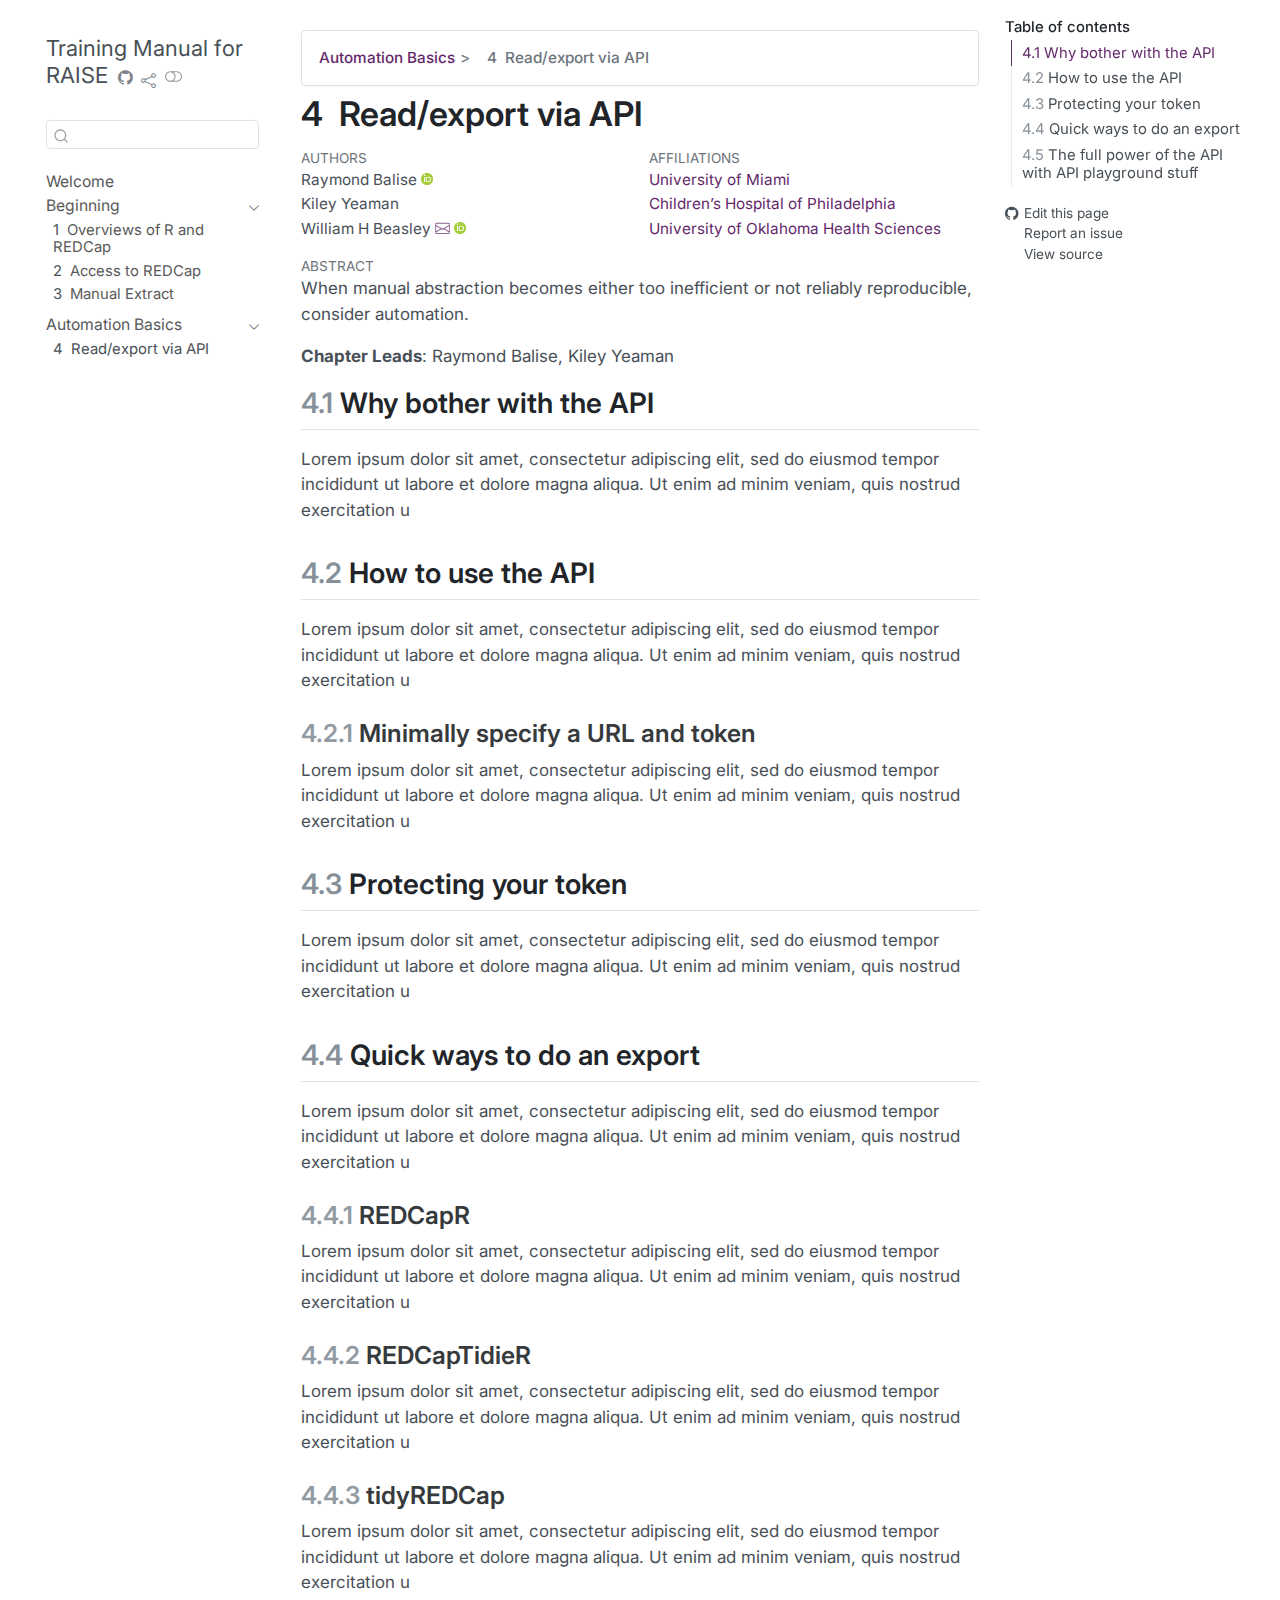
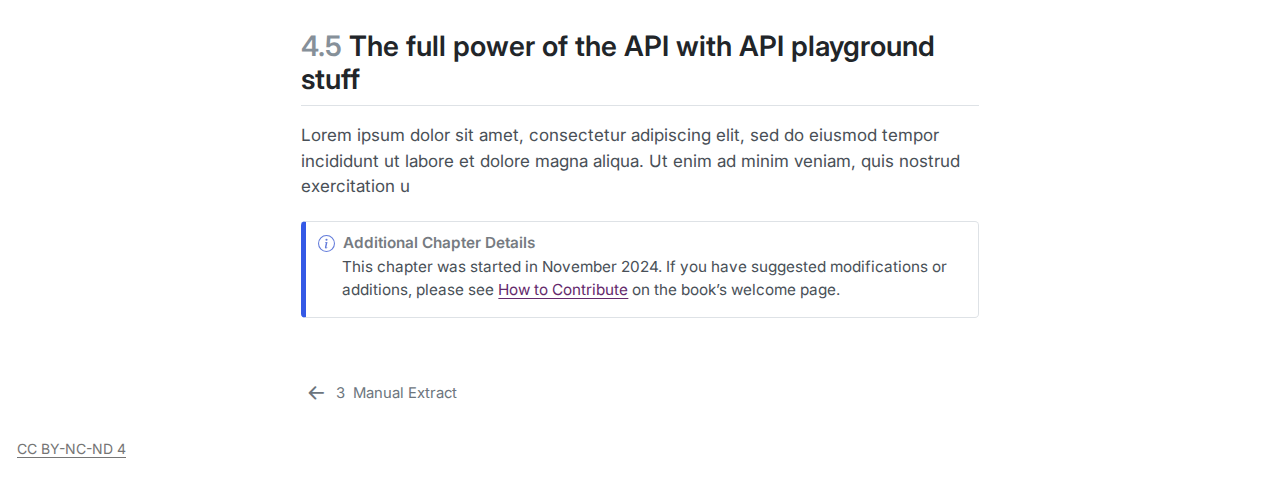
==== basic/read.html @ 4beaa857 "Built site for gh-pages" ====
<!DOCTYPE html>
<html xmlns="http://www.w3.org/1999/xhtml" lang="en" xml:lang="en"><head>

<meta charset="utf-8">
<meta name="generator" content="quarto-1.5.57">

<meta name="viewport" content="width=device-width, initial-scale=1.0, user-scalable=yes">

<meta name="author" content="Raymond Balise">
<meta name="author" content="Kiley Yeaman">
<meta name="author" content="William H Beasley">

<title>4&nbsp; Read/export via API – Training Manual for RAISE</title>
<style>
code{white-space: pre-wrap;}
span.smallcaps{font-variant: small-caps;}
div.columns{display: flex; gap: min(4vw, 1.5em);}
div.column{flex: auto; overflow-x: auto;}
div.hanging-indent{margin-left: 1.5em; text-indent: -1.5em;}
ul.task-list{list-style: none;}
ul.task-list li input[type="checkbox"] {
  width: 0.8em;
  margin: 0 0.8em 0.2em -1em; /* quarto-specific, see https://github.com/quarto-dev/quarto-cli/issues/4556 */ 
  vertical-align: middle;
}
</style>


<script src="../site_libs/quarto-nav/quarto-nav.js"></script>
<script src="../site_libs/quarto-nav/headroom.min.js"></script>
<script src="../site_libs/clipboard/clipboard.min.js"></script>
<script src="../site_libs/quarto-search/autocomplete.umd.js"></script>
<script src="../site_libs/quarto-search/fuse.min.js"></script>
<script src="../site_libs/quarto-search/quarto-search.js"></script>
<meta name="quarto:offset" content="../">
<link href="../begin/manual.html" rel="prev">
<script src="../site_libs/quarto-html/quarto.js"></script>
<script src="../site_libs/quarto-html/popper.min.js"></script>
<script src="../site_libs/quarto-html/tippy.umd.min.js"></script>
<script src="../site_libs/quarto-html/anchor.min.js"></script>
<link href="../site_libs/quarto-html/tippy.css" rel="stylesheet">
<link href="../site_libs/quarto-html/quarto-syntax-highlighting.css" rel="stylesheet" class="quarto-color-scheme" id="quarto-text-highlighting-styles">
<link href="../site_libs/quarto-html/quarto-syntax-highlighting-dark.css" rel="prefetch" class="quarto-color-scheme quarto-color-alternate" id="quarto-text-highlighting-styles">
<script src="../site_libs/bootstrap/bootstrap.min.js"></script>
<link href="../site_libs/bootstrap/bootstrap-icons.css" rel="stylesheet">
<link href="../site_libs/bootstrap/bootstrap.min.css" rel="stylesheet" class="quarto-color-scheme" id="quarto-bootstrap" data-mode="light">
<link href="../site_libs/bootstrap/bootstrap-dark.min.css" rel="prefetch" class="quarto-color-scheme quarto-color-alternate" id="quarto-bootstrap" data-mode="dark">
<script id="quarto-search-options" type="application/json">{
  "location": "sidebar",
  "copy-button": false,
  "collapse-after": 3,
  "panel-placement": "start",
  "type": "textbox",
  "limit": 50,
  "keyboard-shortcut": [
    "f",
    "/",
    "s"
  ],
  "show-item-context": false,
  "language": {
    "search-no-results-text": "No results",
    "search-matching-documents-text": "matching documents",
    "search-copy-link-title": "Copy link to search",
    "search-hide-matches-text": "Hide additional matches",
    "search-more-match-text": "more match in this document",
    "search-more-matches-text": "more matches in this document",
    "search-clear-button-title": "Clear",
    "search-text-placeholder": "",
    "search-detached-cancel-button-title": "Cancel",
    "search-submit-button-title": "Submit",
    "search-label": "Search"
  }
}</script>
<script async="" src="https://www.googletagmanager.com/gtag/js?id=G-LBZQS9X7XT"></script>

<script type="text/javascript">

window.dataLayer = window.dataLayer || [];
function gtag(){dataLayer.push(arguments);}
gtag('js', new Date());
gtag('config', 'G-LBZQS9X7XT', { 'anonymize_ip': true});
</script>


<link rel="stylesheet" href="../assets/font-awesome.css">
<link rel="stylesheet" href="../assets/tables.css">
<meta name="citation_title" content="[[4]{.chapter-number}&nbsp; [Read/export via API]{.chapter-title}]{#sec-basic-read .quarto-section-identifier}">
<meta name="citation_abstract" content="When manual abstraction becomes either too inefficient or not reliably reproducible, consider automation.">
<meta name="citation_author" content="Raymond Balise">
<meta name="citation_author" content="Kiley Yeaman">
<meta name="citation_author" content="William H Beasley">
<meta name="citation_language" content="en">
<meta name="citation_reference" content="citation_title=The elements of statistical learning: Data mining, inference, and prediction;,citation_author=Trevor Hastie;,citation_author=Robert Tibshirani;,citation_author=Jerome H Friedman;,citation_author=Jerome H Friedman;,citation_publication_date=2009;,citation_cover_date=2009;,citation_year=2009;,citation_volume=2;">
<meta name="citation_reference" content="citation_title=Hands-on machine learning with scikit-learn, keras, and TensorFlow;,citation_author=Aurélien Géron;,citation_publication_date=2022;,citation_cover_date=2022;,citation_year=2022;">
<meta name="citation_reference" content="citation_title=Deep learning with python;,citation_author=Francois Chollet;,citation_publication_date=2021;,citation_cover_date=2021;,citation_year=2021;">
<meta name="citation_reference" content="citation_title=17. A value for n-person games;,citation_author=L. S. Shapley;,citation_publication_date=1953-12;,citation_cover_date=1953-12;,citation_year=1953;,citation_fulltext_html_url=https://doi.org/10.1515/9781400881970-018;,citation_doi=10.1515/9781400881970-018;,citation_inbook_title=Contributions to the theory of games (AM-28), volume II;">
<meta name="citation_reference" content="citation_title=Consistent individualized feature attribution for tree ensembles;,citation_author=Scott M. Lundberg;,citation_author=Gabriel G. Erion;,citation_author=Su-In Lee;,citation_publication_date=2018;,citation_cover_date=2018;,citation_year=2018;,citation_fulltext_html_url=https://arxiv.org/abs/1802.03888;,citation_doi=10.48550/ARXIV.1802.03888;,citation_publisher=arXiv;">
<meta name="citation_reference" content="citation_title=Artificial intelligence: Emerging applications in biotechnology and pharma;,citation_author=David Sahner;,citation_author=David C. Spellmeyer;,citation_publication_date=2020;,citation_cover_date=2020;,citation_year=2020;,citation_fulltext_html_url=https://doi.org/10.1016/b978-0-12-815585-1.00028-0;,citation_doi=10.1016/b978-0-12-815585-1.00028-0;,citation_inbook_title=Biotechnology entrepreneurship;">
<meta name="citation_reference" content="citation_title=Data normalization and standardization: A technical report;,citation_author=Peshawa J Muhammad Ali;,citation_author=Rezhna Hassan Faraj;,citation_publication_date=2014;,citation_cover_date=2014;,citation_year=2014;,citation_fulltext_html_url=http://rgdoi.net/10.13140/RG.2.2.28948.04489;,citation_doi=10.13140/RG.2.2.28948.04489;,citation_publisher=Unpublished;">
<meta name="citation_reference" content="citation_title=A method for comparing multiple imputation techniques: A case study on the u.s. National COVID cohort collaborative;,citation_author=Elena Casiraghi;,citation_author=Rachel Wong;,citation_author=Margaret Hall;,citation_author=Ben Coleman;,citation_author=Marco Notaro;,citation_author=Michael D. Evans;,citation_author=Jena S. Tronieri;,citation_author=Hannah Blau;,citation_author=Bryan Laraway;,citation_author=Tiffany J. Callahan;,citation_author=Lauren E. Chan;,citation_author=Carolyn T. Bramante;,citation_author=John B. Buse;,citation_author=Richard A. Moffitt;,citation_author=Til Stürmer;,citation_author=Steven G. Johnson;,citation_author=Yu Raymond Shao;,citation_author=Justin Reese;,citation_author=Peter N. Robinson;,citation_author=Alberto Paccanaro;,citation_author=Giorgio Valentini;,citation_author=Jared D. Huling;,citation_author=Kenneth J. Wilkins;,citation_publication_date=2023-03;,citation_cover_date=2023-03;,citation_year=2023;,citation_fulltext_html_url=https://doi.org/10.1016/j.jbi.2023.104295;,citation_doi=10.1016/j.jbi.2023.104295;,citation_volume=139;,citation_journal_title=Journal of Biomedical Informatics;,citation_publisher=Elsevier BV;">
<meta name="citation_reference" content="citation_title=Learning from data with structured missingness;,citation_author=Robin Mitra;,citation_author=Sarah F. McGough;,citation_author=Tapabrata Chakraborti;,citation_author=Chris Holmes;,citation_author=Ryan Copping;,citation_author=Niels Hagenbuch;,citation_author=Stefanie Biedermann;,citation_author=Jack Noonan;,citation_author=Brieuc Lehmann;,citation_author=Aditi Shenvi;,citation_author=Xuan Vinh Doan;,citation_author=David Leslie;,citation_author=Ginestra Bianconi;,citation_author=Ruben Sanchez-Garcia;,citation_author=Alisha Davies;,citation_author=Maxine Mackintosh;,citation_author=Eleni-Rosalina Andrinopoulou;,citation_author=Anahid Basiri;,citation_author=Chris Harbron;,citation_author=Ben D. MacArthur;,citation_publication_date=2023-01;,citation_cover_date=2023-01;,citation_year=2023;,citation_fulltext_html_url=https://doi.org/10.1038/s42256-022-00596-z;,citation_issue=1;,citation_doi=10.1038/s42256-022-00596-z;,citation_volume=5;,citation_journal_title=Nature Machine Intelligence;,citation_publisher=Springer Science; Business Media LLC;">
<meta name="citation_reference" content="citation_title=Assessment of the impact of EHR heterogeneity for clinical research through a case study of silent brain infarction;,citation_author=Sunyang Fu;,citation_author=Lester Y. Leung;,citation_author=Anne-Olivia Raulli;,citation_author=David F. Kallmes;,citation_author=Kristin A. Kinsman;,citation_author=Kristoff B. Nelson;,citation_author=Michael S. Clark;,citation_author=Patrick H. Luetmer;,citation_author=Paul R. Kingsbury;,citation_author=David M. Kent;,citation_author=Hongfang Liu;,citation_publication_date=2020-03;,citation_cover_date=2020-03;,citation_year=2020;,citation_fulltext_html_url=https://doi.org/10.1186/s12911-020-1072-9;,citation_issue=1;,citation_doi=10.1186/s12911-020-1072-9;,citation_volume=20;,citation_journal_title=BMC Medical Informatics and Decision Making;,citation_publisher=Springer Science; Business Media LLC;">
<meta name="citation_reference" content="citation_title=Millions of black people affected by racial bias in health-care algorithms;,citation_author=Heidi Ledford;,citation_publication_date=2019-10;,citation_cover_date=2019-10;,citation_year=2019;,citation_fulltext_html_url=https://doi.org/10.1038/d41586-019-03228-6;,citation_issue=7780;,citation_doi=10.1038/d41586-019-03228-6;,citation_volume=574;,citation_journal_title=Nature;,citation_publisher=Springer Science; Business Media LLC;">
<meta name="citation_reference" content="citation_title=Common pitfalls and recommendations for using machine learning to detect and prognosticate for COVID-19 using chest radiographs and CT scans;,citation_author=Michael Roberts;,citation_author=Derek Driggs;,citation_author=Matthew Thorpe;,citation_author=Julian Gilbey;,citation_author=Michael Yeung;,citation_author=Stephan Ursprung;,citation_author=Angelica I. Aviles-Rivero;,citation_author=Christian Etmann;,citation_author=Cathal McCague;,citation_author=Lucian Beer;,citation_author=Jonathan R. Weir-McCall;,citation_author=Zhongzhao Teng;,citation_author=Effrossyni Gkrania-Klotsas;,citation_author=Alessandro Ruggiero;,citation_author=Anna Korhonen;,citation_author=Emily Jefferson;,citation_author=Emmanuel Ako;,citation_author=Georg Langs;,citation_author=Ghassem Gozaliasl;,citation_author=Guang Yang;,citation_author=Helmut Prosch;,citation_author=Jacobus Preller;,citation_author=Jan Stanczuk;,citation_author=Jing Tang;,citation_author=Johannes Hofmanninger;,citation_author=Judith Babar;,citation_author=Lorena Escudero Sánchez;,citation_author=Muhunthan Thillai;,citation_author=Paula Martin Gonzalez;,citation_author=Philip Teare;,citation_author=Xiaoxiang Zhu;,citation_author=Mishal Patel;,citation_author=Conor Cafolla;,citation_author=Hojjat Azadbakht;,citation_author=Joseph Jacob;,citation_author=Josh Lowe;,citation_author=Kang Zhang;,citation_author=Kyle Bradley;,citation_author=Marcel Wassin;,citation_author=Markus Holzer;,citation_author=Kangyu Ji;,citation_author=Maria Delgado Ortet;,citation_author=Tao Ai;,citation_author=Nicholas Walton;,citation_author=Pietro Lio;,citation_author=Samuel Stranks;,citation_author=Tolou Shadbahr;,citation_author=Weizhe Lin;,citation_author=Yunfei Zha;,citation_author=Zhangming Niu;,citation_author=James H. F. Rudd;,citation_author=Evis Sala;,citation_author=Carola-Bibiane Schönlieb and;,citation_publication_date=2021-03;,citation_cover_date=2021-03;,citation_year=2021;,citation_fulltext_html_url=https://doi.org/10.1038/s42256-021-00307-0;,citation_issue=3;,citation_doi=10.1038/s42256-021-00307-0;,citation_volume=3;,citation_journal_title=Nature Machine Intelligence;,citation_publisher=Springer Science; Business Media LLC;">
<meta name="citation_reference" content="citation_title=Generalisable long COVID subtypes: Findings from the NIH N3C and RECOVER programmes;,citation_author=Justin T. Reese;,citation_author=Hannah Blau;,citation_author=Elena Casiraghi;,citation_author=Timothy Bergquist;,citation_author=Johanna J. Loomba;,citation_author=Tiffany J. Callahan;,citation_author=Bryan Laraway;,citation_author=Corneliu Antonescu;,citation_author=Ben Coleman;,citation_author=Michael Gargano;,citation_author=Kenneth J. Wilkins;,citation_author=Luca Cappelletti;,citation_author=Tommaso Fontana;,citation_author=Nariman Ammar;,citation_author=Blessy Antony;,citation_author=T. M. Murali;,citation_author=J. Harry Caufield;,citation_author=Guy Karlebach;,citation_author=Julie A. McMurry;,citation_author=Andrew Williams;,citation_author=Richard Moffitt;,citation_author=Jineta Banerjee;,citation_author=Anthony E. Solomonides;,citation_author=Hannah Davis;,citation_author=Kristin Kostka;,citation_author=Giorgio Valentini;,citation_author=David Sahner;,citation_author=Christopher G. Chute;,citation_author=Charisse Madlock-Brown;,citation_author=Melissa A. Haendel;,citation_author=Peter N. Robinson;,citation_author=Heidi Spratt;,citation_author=Shyam Visweswaran;,citation_author=Joseph Eugene Flack;,citation_author=Yun Jae Yoo;,citation_author=Davera Gabriel;,citation_author=G. Caleb Alexander;,citation_author=Hemalkumar B. Mehta;,citation_author=Feifan Liu;,citation_author=Robert T. Miller;,citation_author=Rachel Wong;,citation_author=Elaine L. Hill;,citation_author=Lorna E. Thorpe;,citation_author=Jasmin Divers;,citation_publication_date=2023-01;,citation_cover_date=2023-01;,citation_year=2023;,citation_fulltext_html_url=https://doi.org/10.1016/j.ebiom.2022.104413;,citation_doi=10.1016/j.ebiom.2022.104413;,citation_volume=87;,citation_journal_title=eBioMedicine;,citation_publisher=Elsevier BV;">
<meta name="citation_reference" content="citation_title=Explainable machine learning for early assessment of COVID-19 risk prediction in emergency departments;,citation_author=Elena Casiraghi;,citation_author=Dario Malchiodi;,citation_author=Gabriella Trucco;,citation_author=Marco Frasca;,citation_author=Luca Cappelletti;,citation_author=Tommaso Fontana;,citation_author=Alessandro Andrea Esposito;,citation_author=Emanuele Avola;,citation_author=Alessandro Jachetti;,citation_author=Justin Reese;,citation_author=Alessandro Rizzi;,citation_author=Peter N. Robinson;,citation_author=Giorgio Valentini;,citation_publication_date=2020;,citation_cover_date=2020;,citation_year=2020;,citation_fulltext_html_url=https://doi.org/10.1109/access.2020.3034032;,citation_doi=10.1109/access.2020.3034032;,citation_volume=8;,citation_journal_title=IEEE Access;,citation_publisher=Institute of Electrical; Electronics Engineers (IEEE);">
<meta name="citation_reference" content="citation_title=Reflections on defining a standard for computable expression of scientific knowledge: What teach us yoda can;,citation_author=B. S. Alper;,citation_publication_date=2023;,citation_cover_date=2023;,citation_year=2023;,citation_fulltext_html_url=https://www.ncbi.nlm.nih.gov/pubmed/36654808;,citation_issue=1;,citation_doi=10.1002/lrh2.10312;,citation_issn=2379-6146 (Electronic) 2379-6146 (Linking);,citation_volume=7;,citation_journal_title=Learn Health Syst;">
<meta name="citation_reference" content="citation_title=Testing graphical causal models using the r package &amp;amp;amp;quot;dagitty&amp;quot;;,citation_author=A. Ankan;,citation_author=I. M. N. Wortel;,citation_author=J. Textor;,citation_publication_date=2021;,citation_cover_date=2021;,citation_year=2021;,citation_fulltext_html_url=https://www.ncbi.nlm.nih.gov/pubmed/33592130;,citation_issue=2;,citation_doi=10.1002/cpz1.45;,citation_volume=1;,citation_journal_title=Curr Protoc;">
<meta name="citation_reference" content="citation_title=Long-term use of immunosuppressive medicines and in-hospital COVID-19 outcomes: A retrospective cohort study using data from the national COVID cohort collaborative;,citation_author=K. M. Andersen;,citation_author=B. A. Bates;,citation_author=E. S. Rashidi;,citation_author=A. L. Olex;,citation_author=R. B. Mannon;,citation_author=R. C. Patel;,citation_author=J. Singh;,citation_author=J. Sun;,citation_author=P. G. Auwaerter;,citation_author=D. K. Ng;,citation_author=J. B. Segal;,citation_author=B. T. Garibaldi;,citation_author=H. B. Mehta;,citation_author=G. C. Alexander;,citation_author=Covid Cohort Collaborative Consortium National;,citation_publication_date=2022;,citation_cover_date=2022;,citation_year=2022;,citation_fulltext_html_url=https://www.ncbi.nlm.nih.gov/pubmed/34806036;,citation_issue=1;,citation_doi=10.1016/S2665-9913(21)00325-8;,citation_issn=2665-9913 (Electronic) 2665-9913 (Linking);,citation_volume=4;,citation_journal_title=Lancet Rheumatol;">
<meta name="citation_reference" content="citation_title=Higher hospitalization and mortality rates among SARS-CoV-2-infected persons in rural america;,citation_author=Alfred Jerrod Anzalone;,citation_author=Ronald Horswell;,citation_author=Brian M Hendricks;,citation_author=San Chu;,citation_author=William B Hillegass;,citation_author=William H Beasley;,citation_author=Jeremy R Harper;,citation_author=Wesley Kimble;,citation_author=Clifford J Rosen;,citation_author=Lucio Miele;,citation_author=others;,citation_publication_date=2023;,citation_cover_date=2023;,citation_year=2023;,citation_issue=1;,citation_doi=10.1111/jrh.12689;,citation_volume=39;,citation_journal_title=The Journal of Rural Health;,citation_publisher=Wiley Online Library;">
<meta name="citation_reference" content="citation_title=The REporting of studies conducted using observational routinely-collected health data (RECORD) statement;,citation_author=E. I. Benchimol;,citation_author=L. Smeeth;,citation_author=A. Guttmann;,citation_author=K. Harron;,citation_author=D. Moher;,citation_author=I. Petersen;,citation_author=H. T. Sorensen;,citation_author=E. Elm;,citation_author=S. M. Langan;,citation_author=Record Working Committee;,citation_publication_date=2015;,citation_cover_date=2015;,citation_year=2015;,citation_fulltext_html_url=https://www.ncbi.nlm.nih.gov/pubmed/26440803;,citation_issue=10;,citation_doi=10.1371/journal.pmed.1001885;,citation_issn=1549-1676 (Electronic) 1549-1277 (Print) 1549-1277 (Linking);,citation_volume=12;,citation_journal_title=PLoS Med;">
<meta name="citation_reference" content="citation_title=Harmonizing units and values of quantitative data elements in a very large nationally pooled electronic health record (EHR) dataset;,citation_author=Katie R Bradwell;,citation_author=Jacob T Wooldridge;,citation_author=Benjamin Amor;,citation_author=Tellen D Bennett;,citation_author=Adit Anand;,citation_author=Carolyn Bremer;,citation_author=Yun Jae Yoo;,citation_author=Zhenglong Qian;,citation_author=Steven G Johnson;,citation_author=Emily R Pfaff;,citation_author=others;,citation_publication_date=2022;,citation_cover_date=2022;,citation_year=2022;,citation_issue=7;,citation_doi=10.1093/jamia/ocac054;,citation_volume=29;,citation_journal_title=Journal of the American Medical Informatics Association;,citation_publisher=Oxford University Press;">
<meta name="citation_reference" content="citation_title=Fairness in machine learning: A survey.;,citation_author=S Caton;,citation_author=S Haas;,citation_publication_date=2020;,citation_cover_date=2020;,citation_year=2020;,citation_fulltext_html_url=https://arxiv.org/abs/2010.04053;,citation_doi=10.48550/arXiv.2010.0405;,citation_journal_title=arXiv;">
<meta name="citation_reference" content="citation_title=A new method of classifying prognostic comorbidity in longitudinal studies: Development and validation;,citation_author=Mary E. Charlson;,citation_author=Peter Pompei;,citation_author=Kathy L. Ales;,citation_author=C.Ronald MacKenzie;,citation_publication_date=1987;,citation_cover_date=1987;,citation_year=1987;,citation_fulltext_html_url=https://www.sciencedirect.com/science/article/pii/0021968187901718;,citation_issue=5;,citation_doi=10.1016/0021-9681(87)90171-8;,citation_issn=0021-9681;,citation_volume=40;,citation_journal_title=Journal of Chronic Diseases;">
<meta name="citation_reference" content="citation_title=Informatics playbook;,citation_author=Chunlei Wu;,citation_author=undefined C2DH;,citation_publication_date=2022;,citation_cover_date=2022;,citation_year=2022;,citation_publisher=https://playbook.cd2h.org/;">
<meta name="citation_reference" content="citation_title=The geographies of community disaster resilience;,citation_author=SL Cutter;,citation_author=KD Ash;,citation_author=CT. Emrich;,citation_publication_date=2014;,citation_cover_date=2014;,citation_year=2014;,citation_fulltext_html_url=https://doi.org/10.1016/j.gloenvcha.2014.08.005;,citation_issue=Nov 1;,citation_volume=29;,citation_journal_title=Global environmental change;">
<meta name="citation_reference" content="citation_title=COVID-19 TestNorm: A tool to normalize COVID-19 testing names to LOINC codes;,citation_author=Xiao Dong;,citation_author=Jianfu Li;,citation_author=Ekin Soysal;,citation_author=Jiang Bian;,citation_author=Scott L DuVall;,citation_author=Elizabeth Hanchrow;,citation_author=Hongfang Liu;,citation_author=Kristine E Lynch;,citation_author=Michael Matheny;,citation_author=Karthik Natarajan;,citation_author=others;,citation_publication_date=2020;,citation_cover_date=2020;,citation_year=2020;,citation_issue=9;,citation_doi=10.1093/jamia/ocaa145;,citation_volume=27;,citation_journal_title=Journal of the American Medical Informatics Association;,citation_publisher=Oxford University Press;">
<meta name="citation_reference" content="citation_title=Real-world evidence for assessing pharmaceutical treatments in the context of COVID-19;,citation_author=J. M. Franklin;,citation_author=K. J. Lin;,citation_author=N. M. Gatto;,citation_author=J. A. Rassen;,citation_author=R. J. Glynn;,citation_author=S. Schneeweiss;,citation_publication_date=2021;,citation_cover_date=2021;,citation_year=2021;,citation_fulltext_html_url=https://www.ncbi.nlm.nih.gov/pubmed/33529354;,citation_issue=4;,citation_doi=10.1002/cpt.2185;,citation_volume=109;,citation_journal_title=Clin Pharmacol Ther;">
<meta name="citation_reference" content="citation_title=When can nonrandomized studies support valid inference regarding effectiveness or safety of new medical treatments?;,citation_author=J. M. Franklin;,citation_author=R. Platt;,citation_author=N. A. Dreyer;,citation_author=A. J. London;,citation_author=G. E. Simon;,citation_author=J. H. Watanabe;,citation_author=M. Horberg;,citation_author=A. Hernandez;,citation_author=R. M. Califf;,citation_publication_date=2022;,citation_cover_date=2022;,citation_year=2022;,citation_fulltext_html_url=https://www.ncbi.nlm.nih.gov/pubmed/33826756;,citation_issue=1;,citation_doi=10.1002/cpt.2255;,citation_issn=1532-6535 (Electronic) 0009-9236 (Print) 0009-9236 (Linking);,citation_volume=111;,citation_journal_title=Clin Pharmacol Ther;">
<meta name="citation_reference" content="citation_title=Regression and other stories;,citation_author=undefined Andrew Gelman;,citation_author=Aki Vehtari;,citation_publication_date=2021;,citation_cover_date=2021;,citation_year=2021;,citation_fulltext_html_url=http://www.cambridge.org/9781107676510;,citation_isbn=978-1107676510;">
<meta name="citation_reference" content="citation_title=Clinical concept value sets and interoperability in health data analytics;,citation_author=Sigfried Gold;,citation_author=Andrea Batch;,citation_author=Robert McClure;,citation_author=Guoqian Jiang;,citation_author=Hadi Kharrazi;,citation_author=Rishi Saripalle;,citation_author=Vojtech Huser;,citation_author=Chunhua Weng;,citation_author=Nancy Roderer;,citation_author=Ana Szarfman;,citation_author=others;,citation_publication_date=2018;,citation_cover_date=2018;,citation_year=2018;,citation_fulltext_html_url=https://www.ncbi.nlm.nih.gov/pmc/articles/PMC6371254;,citation_volume=2018;,citation_conference_title=AMIA annual symposium proceedings;,citation_conference=American Medical Informatics Association;">
<meta name="citation_reference" content="citation_title=Practices, norms, and aspirations regarding the construction, validation, and reuse of code sets in the analysis of real-world data;,citation_author=Sigfried Gold;,citation_author=Harold Lehmann;,citation_author=Lisa Schilling;,citation_author=Wayne Lutters;,citation_publication_date=2021;,citation_cover_date=2021;,citation_year=2021;,citation_doi=10.1101/2021.10.14.21264917;,citation_journal_title=medRxiv;,citation_publisher=Cold Spring Harbor Laboratory Press;">
<meta name="citation_reference" content="citation_title=Collider bias undermines our understanding of COVID-19 disease risk and severity;,citation_author=G. J. Griffith;,citation_author=T. T. Morris;,citation_author=M. J. Tudball;,citation_author=A. Herbert;,citation_author=G. Mancano;,citation_author=L. Pike;,citation_author=G. C. Sharp;,citation_author=J. Sterne;,citation_author=T. M. Palmer;,citation_author=G. Davey Smith;,citation_author=K. Tilling;,citation_author=L. Zuccolo;,citation_author=N. M. Davies;,citation_author=G. Hemani;,citation_publication_date=2020;,citation_cover_date=2020;,citation_year=2020;,citation_issue=1;,citation_doi=10.1038/s41467-020-19478-2;,citation_volume=11;,citation_journal_title=Nature communications;,citation_publisher=Nature Publishing Group UK London;">
<meta name="citation_reference" content="citation_title=The National COVID Cohort Collaborative (N3C): Rationale, design, infrastructure, and deployment;,citation_abstract=Coronavirus disease 2019 (COVID-19) poses societal challenges that require expeditious data and knowledge sharing. Though organizational clinical data are abundant, these are largely inaccessible to outside researchers. Statistical, machine learning, and causal analyses are most successful with large-scale data beyond what is available in any given organization. Here, we introduce the National COVID Cohort Collaborative (N3C), an open science community focused on analyzing patient-level data from many centers.The Clinical and Translational Science Award Program and scientific community created N3C to overcome technical, regulatory, policy, and governance barriers to sharing and harmonizing individual-level clinical data. We developed solutions to extract, aggregate, and harmonize data across organizations and data models, and created a secure data enclave to enable efficient, transparent, and reproducible collaborative analytics.Organized in inclusive workstreams, we created legal agreements and governance for organizations and researchers; data extraction scripts to identify and ingest positive, negative, and possible COVID-19 cases; a data quality assurance and harmonization pipeline to create a single harmonized dataset; population of the secure data enclave with data, machine learning, and statistical analytics tools; dissemination mechanisms; and a synthetic data pilot to democratize data access.The N3C has demonstrated that a multisite collaborative learning health network can overcome barriers to rapidly build a scalable infrastructure incorporating multiorganizational clinical data for COVID-19 analytics. We expect this effort to save lives by enabling rapid collaboration among clinicians, researchers, and data scientists to identify treatments and specialized care and thereby reduce the immediate and long-term impacts of COVID-19.;,citation_author=Melissa A Haendel;,citation_author=Christopher G Chute;,citation_author=Tellen D Bennett;,citation_author=David A Eichmann;,citation_author=Justin Guinney;,citation_author=Warren A Kibbe;,citation_author=Philip R O Payne;,citation_author=Emily R Pfaff;,citation_author=Peter N Robinson;,citation_author=Joel H Saltz;,citation_author=Heidi Spratt;,citation_author=Christine Suver;,citation_author=John Wilbanks;,citation_author=Adam B Wilcox;,citation_author=Andrew E Williams;,citation_author=Chunlei Wu;,citation_author=Clair Blacketer;,citation_author=Robert L Bradford;,citation_author=James J Cimino;,citation_author=Marshall Clark;,citation_author=Evan W Colmenares;,citation_author=Patricia A Francis;,citation_author=Davera Gabriel;,citation_author=Alexis Graves;,citation_author=Raju Hemadri;,citation_author=Stephanie S Hong;,citation_author=George Hripscak;,citation_author=Dazhi Jiao;,citation_author=Jeffrey G Klann;,citation_author=Kristin Kostka;,citation_author=Adam M Lee;,citation_author=Harold P Lehmann;,citation_author=Lora Lingrey;,citation_author=Robert T Miller;,citation_author=Michele Morris;,citation_author=Shawn N Murphy;,citation_author=Karthik Natarajan;,citation_author=Matvey B Palchuk;,citation_author=Usman Sheikh;,citation_author=Harold Solbrig;,citation_author=Shyam Visweswaran;,citation_author=Anita Walden;,citation_author=Kellie M Walters;,citation_author=Griffin M Weber;,citation_author=Xiaohan Tanner Zhang;,citation_author=Richard L Zhu;,citation_author=Benjamin Amor;,citation_author=Andrew T Girvin;,citation_author=Amin Manna;,citation_author=Nabeel Qureshi;,citation_author=Michael G Kurilla;,citation_author=Sam G Michael;,citation_author=Lili M Portilla;,citation_author=Joni L Rutter;,citation_author=Christopher P Austin;,citation_author=Ken R Gersing;,citation_author=undefined N3C Consortium;,citation_publication_date=2020-08;,citation_cover_date=2020-08;,citation_year=2020;,citation_fulltext_html_url=https://doi.org/10.1093/jamia/ocaa196;,citation_issue=3;,citation_doi=10.1093/jamia/ocaa196;,citation_issn=1527-974X;,citation_volume=28;,citation_journal_title=Journal of the American Medical Informatics Association;">
<meta name="citation_reference" content="citation_title=Using big data to emulate a target trial when a randomized trial is not available;,citation_author=M. A. Hernan;,citation_author=J. M. Robins;,citation_publication_date=2016;,citation_cover_date=2016;,citation_year=2016;,citation_fulltext_html_url=https://www.ncbi.nlm.nih.gov/pubmed/26994063;,citation_issue=8;,citation_doi=10.1093/aje/kwv254;,citation_issn=1476-6256 (Electronic) 0002-9262 (Print) 0002-9262 (Linking);,citation_volume=183;,citation_journal_title=Am J Epidemiol;">
<meta name="citation_reference" content="citation_title=Racial disparities in COVID-19 test positivity among people living with HIV in the united states;,citation_author=J. Y. Islam;,citation_author=V. Madhira;,citation_author=J. Sun;,citation_author=A. Olex;,citation_author=N. Franceschini;,citation_author=G. Kirk;,citation_author=R. Patel;,citation_publication_date=2022;,citation_cover_date=2022;,citation_year=2022;,citation_fulltext_html_url=https://www.ncbi.nlm.nih.gov/pubmed/35306931;,citation_issue=5;,citation_doi=10.1177/09564624221074468;,citation_issn=1758-1052 (Electronic) 0956-4624 (Print) 0956-4624 (Linking);,citation_volume=33;,citation_journal_title=Int J STD AIDS;">
<meta name="citation_reference" content="citation_title=Comparing population-based risk-stratification model performance using demographic, diagnosis and medication data extracted from outpatient electronic health records versus administrative claims;,citation_author=Hadi Kharrazi;,citation_author=Winnie Chi;,citation_author=Hsien-Yen Chang;,citation_author=Thomas M Richards;,citation_author=Jason M Gallagher;,citation_author=Susan M Knudson;,citation_author=Jonathan P Weiner;,citation_publication_date=2017;,citation_cover_date=2017;,citation_year=2017;,citation_issue=8;,citation_doi=10.1097/MLR.0000000000000754;,citation_volume=55;,citation_journal_title=Medical care;,citation_publisher=JSTOR;">
<meta name="citation_reference" content="citation_title=Crossing boundaries knowledge, disciplinarities, and interdisciplinarities;,citation_author=Julie Thompson Klein;,citation_publication_date=1996;,citation_cover_date=1996;,citation_year=1996;,citation_fulltext_html_url=https://www.google.com/books/edition/Crossing_Boundaries/bNJvYf3ROPAC;,citation_isbn=978-0813916798;,citation_series_title=Knowledge : Disciplinarity and beyond;">
<meta name="citation_reference" content="citation_title=Inherent trade-offs in the fair determination of risk scores;,citation_author=Jon M. Kleinberg;,citation_author=Sendhil Mullainathan;,citation_author=Manish Raghavan;,citation_publication_date=2016;,citation_cover_date=2016;,citation_year=2016;,citation_fulltext_html_url=http://arxiv.org/abs/1609.05807;,citation_doi=10.48550/arXiv.1609.05807;,citation_volume=abs/1609.05807;,citation_journal_title=CoRR;">
<meta name="citation_reference" content="citation_title=Literate programming;,citation_author=Donald E. Knuth;,citation_publication_date=1984-05;,citation_cover_date=1984-05;,citation_year=1984;,citation_fulltext_html_url=https://doi.org/10.1093/comjnl/27.2.97;,citation_issue=2;,citation_doi=10.1093/comjnl/27.2.97;,citation_issn=0010-4620;,citation_volume=27;,citation_journal_title=Comput. J.;,citation_publisher=Oxford University Press, Inc.;">
<meta name="citation_reference" content="citation_title=Guidance for a causal comparative effectiveness analysis emulating a target trial based on big real world evidence: When to start statin treatment;,citation_author=F. Kuehne;,citation_author=B. Jahn;,citation_author=A. Conrads-Frank;,citation_author=M. Bundo;,citation_author=M. Arvandi;,citation_author=F. Endel;,citation_author=N. Popper;,citation_author=G. Endel;,citation_author=C. Urach;,citation_author=M. Gyimesi;,citation_author=E. J. Murray;,citation_author=G. Danaei;,citation_author=T. A. Gaziano;,citation_author=A. Pandya;,citation_author=U. Siebert;,citation_publication_date=2019;,citation_cover_date=2019;,citation_year=2019;,citation_fulltext_html_url=https://www.ncbi.nlm.nih.gov/pubmed/31512926;,citation_issue=12;,citation_doi=10.2217/cer-2018-0103;,citation_issn=2042-6313 (Electronic) 2042-6305 (Linking);,citation_volume=8;,citation_journal_title=J Comp Eff Res;">
<meta name="citation_reference" content="citation_title=Use of recommended real-world methods for electronic health record data analysis has not improved over 10 years;,citation_author=Chenyu Li;,citation_author=Abdulrahman M. Alsheikh;,citation_author=Karen A. Robinson;,citation_author=Harold P. Lehmann;,citation_publication_date=2023;,citation_cover_date=2023;,citation_year=2023;,citation_fulltext_html_url=https://www.medrxiv.org/content/early/2023/06/22/2023.06.21.23291706;,citation_doi=10.1101/2023.06.21.23291706;,citation_journal_title=medRxiv;,citation_publisher=Cold Spring Harbor Laboratory Press;">
<meta name="citation_reference" content="citation_title=Clinical, social, and policy factors in COVID-19 cases and deaths: Methodological considerations for feature selection and modeling in county-level analyses;,citation_author=C. Madlock-Brown;,citation_author=K. Wilkens;,citation_author=N. Weiskopf;,citation_author=N. Cesare;,citation_author=S. Bhattacharyya;,citation_author=N. O. Riches;,citation_author=J. Espinoza;,citation_author=D. Dorr;,citation_author=K. Goetz;,citation_author=J. Phuong;,citation_author=A. Sule;,citation_author=H. Kharrazi;,citation_author=F. Liu;,citation_author=C. Lemon;,citation_author=W. G. Adams;,citation_publication_date=2022;,citation_cover_date=2022;,citation_year=2022;,citation_fulltext_html_url=https://www.ncbi.nlm.nih.gov/pubmed/35421958;,citation_issue=1;,citation_doi=10.1186/s12889-022-13168-y;,citation_issn=1471-2458 (Electronic) 1471-2458 (Linking);,citation_volume=22;,citation_journal_title=BMC Public Health;">
<meta name="citation_reference" content="citation_title=Correction: Clinical, social, and policy factors in COVID-19 cases and deaths: Methodological considerations for feature selection and modeling in county-level analyses;,citation_author=C. Madlock-Brown;,citation_author=K. Wilkens;,citation_author=N. Weiskopf;,citation_author=N. Cesare;,citation_author=S. Bhattacharyya;,citation_author=N. O. Riches;,citation_author=J. Espinoza;,citation_author=D. Dorr;,citation_author=K. Goetz;,citation_author=J. Phuong;,citation_author=A. Sule;,citation_author=H. Kharrazi;,citation_author=F. Liu;,citation_author=C. Lemon;,citation_author=W. G. Adams;,citation_publication_date=2022;,citation_cover_date=2022;,citation_year=2022;,citation_fulltext_html_url=https://www.ncbi.nlm.nih.gov/pubmed/35751109;,citation_issue=1;,citation_doi=10.1186/s12889-022-13562-6;,citation_issn=1471-2458 (Electronic) 1471-2458 (Linking);,citation_volume=22;,citation_journal_title=BMC Public Health;">
<meta name="citation_reference" content="citation_title=Use of hydroxychloroquine, remdesivir, and dexamethasone among adults hospitalized with covid-19 in the united states: A retrospective cohort study;,citation_author=Hemalkumar B. Mehta;,citation_author=Huijun An;,citation_author=Kathleen M. Andersen;,citation_author=Omar Mansour;,citation_author=Vithal Madhira;,citation_author=Emaan S. Rashidi;,citation_author=Benjamin Bates;,citation_author=Soko Setoguchi;,citation_author=Corey Joseph;,citation_author=Paul T. Kocis;,citation_author=Richard Moffitt;,citation_author=Tellen D. Bennett;,citation_author=Christopher G. Chute;,citation_author=Brian T. Garibaldi;,citation_author=G. Caleb Alexander;,citation_publication_date=2021-10-01;,citation_cover_date=2021-10-01;,citation_year=2021;,citation_issue=10;,citation_doi=10.7326/M21-0857;,citation_issn=0003-4819;,citation_volume=174;,citation_journal_title=Annals of Internal Medicine;,citation_publisher=American College of Physicians;">
<meta name="citation_reference" content="citation_title=Learning from data with structured missingness;,citation_author=Robin Mitra;,citation_author=Sarah F McGough;,citation_author=Tapabrata Chakraborti;,citation_author=Chris Holmes;,citation_author=Ryan Copping;,citation_author=Niels Hagenbuch;,citation_author=Stefanie Biedermann;,citation_author=Jack Noonan;,citation_author=Brieuc Lehmann;,citation_author=Aditi Shenvi;,citation_author=others;,citation_publication_date=2023;,citation_cover_date=2023;,citation_year=2023;,citation_issue=1;,citation_doi=10.1038/s42256-022-00596-z;,citation_volume=5;,citation_journal_title=Nature Machine Intelligence;,citation_publisher=Nature Publishing Group UK London;">
<meta name="citation_reference" content="citation_title=Identifying the PECO: A framework for formulating good questions to explore the association of environmental and other exposures with health outcomes;,citation_author=R. L. Morgan;,citation_author=P. Whaley;,citation_author=K. A. Thayer;,citation_author=H. J. Schunemann;,citation_publication_date=2018;,citation_cover_date=2018;,citation_year=2018;,citation_fulltext_html_url=https://www.ncbi.nlm.nih.gov/pubmed/30166065;,citation_issue=Pt 1;,citation_doi=10.1016/j.envint.2018.07.015;,citation_issn=1873-6750 (Electronic) 0160-4120 (Print) 0160-4120 (Linking);,citation_volume=121;,citation_journal_title=Environ Int;">
<meta name="citation_reference" content="citation_title=Increased stroke severity and mortality in patients with SARS-CoV-2 infection: An analysis from the N3C database;,citation_author=J. A. Narrett;,citation_author=I. Mallawaarachchi;,citation_author=C. M. Aldridge;,citation_author=E. D. Assefa;,citation_author=A. Patel;,citation_author=J. J. Loomba;,citation_author=S. Ratcliffe;,citation_author=O. Sadan;,citation_author=T. Monteith;,citation_author=B. B. Worrall;,citation_author=D. E. Brown;,citation_author=K. C. Johnston;,citation_author=A. M. Southerland;,citation_author=N. C. consortium;,citation_publication_date=2023;,citation_cover_date=2023;,citation_year=2023;,citation_fulltext_html_url=https://www.ncbi.nlm.nih.gov/pubmed/36641948;,citation_issue=3;,citation_doi=10.1016/j.jstrokecerebrovasdis.2023.106987;,citation_issn=1532-8511 (Electronic) 1052-3057 (Print) 1052-3057 (Linking);,citation_volume=32;,citation_journal_title=J Stroke Cerebrovasc Dis;">
<meta name="citation_reference" content="citation_title=The book of OHDSI: Observational health data sciences and informatics;,citation_author=undefined OHDSI;,citation_publication_date=2019;,citation_cover_date=2019;,citation_year=2019;,citation_fulltext_html_url=https://ohdsi.github.io/TheBookOfOhdsi/;,citation_isbn=9781088855195;">
<meta name="citation_reference" content="citation_title=Documentation: Code repositories overview;,citation_author=undefined Palantir;,citation_publication_date=2023;,citation_cover_date=2023;,citation_year=2023;,citation_publisher=https://www.palantir.com/docs/foundry/code-repositories/overview/;">
<meta name="citation_reference" content="citation_title=Identifying who has long COVID in the USA: A machine learning approach using N3C data.;,citation_author=E. R. Pfaff;,citation_author=A. T. Girvin;,citation_author=T. D. Bennett;,citation_author=A. Bhatia;,citation_author=I. M. Brooks;,citation_author=R. R. Deer;,citation_author=J. P. Dekermanjian;,citation_author=S. E. Jolley;,citation_author=M. G. Kahn;,citation_author=K. Kostka;,citation_author=J. A. McMurry;,citation_author=R. Moffitt;,citation_author=A. Walden;,citation_author=C. G. Chute;,citation_author=M. A. Haendel;,citation_author=C. Bramante;,citation_author=D. Dorr;,citation_author=M. Morris;,citation_author=A. M. Parker;,citation_author=H. Sidky;,citation_author=K. Gersing;,citation_author=S. Hong;,citation_author=E. Niehaus;,citation_publication_date=2022-05;,citation_cover_date=2022-05;,citation_year=2022;,citation_fulltext_html_url=https://doi.org/10.1016/S2589-7500(22)00048-6;,citation_issue=7;,citation_doi=10.1016/S2589-7500(22)00048-6;,citation_issn=0010-4620;,citation_volume=4;,citation_journal_title=Lancet Digit Health;">
<meta name="citation_reference" content="citation_title=Synergies between centralized and federated approaches to data quality: A report from the national COVID cohort collaborative;,citation_author=Emily R Pfaff;,citation_author=Andrew T Girvin;,citation_author=Davera L Gabriel;,citation_author=Kristin Kostka;,citation_author=Michele Morris;,citation_author=Matvey B Palchuk;,citation_author=Harold P Lehmann;,citation_author=Benjamin Amor;,citation_author=Mark Bissell;,citation_author=Katie R Bradwell;,citation_author=others;,citation_publication_date=2022;,citation_cover_date=2022;,citation_year=2022;,citation_issue=4;,citation_doi=10.1093/jamia/ocab217;,citation_volume=29;,citation_journal_title=Journal of the American Medical Informatics Association;,citation_publisher=Oxford University Press;">
<meta name="citation_reference" content="citation_title=Coding long COVID: Characterizing a new disease through an ICD-10 lens;,citation_author=Emily R Pfaff;,citation_author=Charisse Madlock-Brown;,citation_author=John M Baratta;,citation_author=Abhishek Bhatia;,citation_author=Hannah Davis;,citation_author=Andrew Girvin;,citation_author=Elaine Hill;,citation_author=Elizabeth Kelly;,citation_author=Kristin Kostka;,citation_author=Johanna Loomba;,citation_author=others;,citation_publication_date=2023;,citation_cover_date=2023;,citation_year=2023;,citation_issue=1;,citation_doi=10.1186/s12916-023-02737-6;,citation_volume=21;,citation_journal_title=BMC medicine;,citation_publisher=BioMed Central;">
<meta name="citation_reference" content="citation_title=COVID vaccine hesitancy and risk of a traffic crash;,citation_author=D. A. Redelmeier;,citation_author=J. Wang;,citation_author=D. Thiruchelvam;,citation_publication_date=2023;,citation_cover_date=2023;,citation_year=2023;,citation_fulltext_html_url=https://www.ncbi.nlm.nih.gov/pubmed/36470796;,citation_issue=2;,citation_doi=10.1016/j.amjmed.2022.11.002;,citation_issn=1555-7162 (Electronic) 0002-9343 (Print) 0002-9343 (Linking);,citation_volume=136;,citation_journal_title=Am J Med;">
<meta name="citation_reference" content="citation_title=Generalisable long COVID subtypes: Findings from the NIH N3C and RECOVER programmes;,citation_author=Justin T Reese;,citation_author=Hannah Blau;,citation_author=Elena Casiraghi;,citation_author=Timothy Bergquist;,citation_author=Johanna J Loomba;,citation_author=Tiffany J Callahan;,citation_author=Bryan Laraway;,citation_author=Corneliu Antonescu;,citation_author=Ben Coleman;,citation_author=Michael Gargano;,citation_author=others;,citation_publication_date=2023;,citation_cover_date=2023;,citation_year=2023;,citation_doi=10.1016/j.ebiom.2022.104413;,citation_volume=87;,citation_journal_title=EBioMedicine;,citation_publisher=Elsevier;">
<meta name="citation_reference" content="citation_title=Electronic health records based phenotyping in next-generation clinical trials: A perspective from the NIH health care systems collaboratory;,citation_author=Rachel L Richesson;,citation_author=W Ed Hammond;,citation_author=Meredith Nahm;,citation_author=Douglas Wixted;,citation_author=Gregory E Simon;,citation_author=Jennifer G Robinson;,citation_author=Alan E Bauck;,citation_author=Denise Cifelli;,citation_author=Michelle M Smerek;,citation_author=John Dickerson;,citation_author=others;,citation_publication_date=2013;,citation_cover_date=2013;,citation_year=2013;,citation_issue=e2;,citation_doi=10.1136/amiajnl-2013-001926;,citation_volume=20;,citation_journal_title=Journal of the American Medical Informatics Association;,citation_publisher=BMJ Publishing Group;">
<meta name="citation_reference" content="citation_title=Graphical depiction of longitudinal study designs in health care databases;,citation_author=S. Schneeweiss;,citation_author=J. A. Rassen;,citation_author=J. S. Brown;,citation_author=K. J. Rothman;,citation_author=L. Happe;,citation_author=P. Arlett;,citation_author=G. Dal Pan;,citation_author=W. Goettsch;,citation_author=W. Murk;,citation_author=S. V. Wang;,citation_publication_date=2019;,citation_cover_date=2019;,citation_year=2019;,citation_fulltext_html_url=https://www.ncbi.nlm.nih.gov/pubmed/30856654;,citation_issue=6;,citation_doi=10.7326/M18-3079;,citation_issn=1539-3704 (Electronic) 0003-4819 (Linking);,citation_volume=170;,citation_journal_title=Ann Intern Med;">
<meta name="citation_reference" content="citation_title=Improving reproducibility by using high-throughput observational studies with empirical calibration;,citation_author=M. J. Schuemie;,citation_author=P. B. Ryan;,citation_author=G. Hripcsak;,citation_author=D. Madigan;,citation_author=M. A. Suchard;,citation_publication_date=2018;,citation_cover_date=2018;,citation_year=2018;,citation_fulltext_html_url=https://www.ncbi.nlm.nih.gov/pubmed/30082302;,citation_issue=2128;,citation_doi=10.1098/rsta.2017.0356;,citation_issn=1471-2962 (Electronic) 1364-503X (Print) 1364-503X (Linking);,citation_volume=376;,citation_journal_title=Philos Trans A Math Phys Eng Sci;">
<meta name="citation_reference" content="citation_title=Large-scale evidence generation and evaluation across a network of databases (LEGEND): Assessing validity using hypertension as a case study;,citation_author=M. J. Schuemie;,citation_author=P. B. Ryan;,citation_author=N. Pratt;,citation_author=R. Chen;,citation_author=S. C. You;,citation_author=H. M. Krumholz;,citation_author=D. Madigan;,citation_author=G. Hripcsak;,citation_author=M. A. Suchard;,citation_publication_date=2020;,citation_cover_date=2020;,citation_year=2020;,citation_fulltext_html_url=https://www.ncbi.nlm.nih.gov/pubmed/32827027;,citation_issue=8;,citation_doi=10.1093/jamia/ocaa124;,citation_issn=1527-974X (Electronic) 1067-5027 (Print) 1067-5027 (Linking);,citation_volume=27;,citation_journal_title=J Am Med Inform Assoc;">
<meta name="citation_reference" content="citation_title=Outcomes of COVID-19 in patients with cancer: Report from the national COVID cohort collaborative (N3C);,citation_author=Noha Sharafeldin;,citation_author=Benjamin Bates;,citation_author=Qianqian Song;,citation_author=Vithal Madhira;,citation_author=Yao Yan;,citation_author=Sharlene Dong;,citation_author=Eileen Lee;,citation_author=Nathaniel Kuhrt;,citation_author=Yu Raymond Shao;,citation_author=Feifan Liu;,citation_author=Timothy Bergquist;,citation_author=Justin Guinney;,citation_author=Jing Su;,citation_author=Umit Topaloglu;,citation_publication_date=2021;,citation_cover_date=2021;,citation_year=2021;,citation_issue=20;,citation_doi=10.1200/JCO.21.01074;,citation_volume=39;,citation_journal_title=Journal of Clinical Oncology;">
<meta name="citation_reference" content="citation_title=Data quality considerations for evaluating COVID-19 treatments using real world data: Learnings from the national COVID cohort collaborative (N3C);,citation_author=H. Sidky;,citation_author=J. C. Young;,citation_author=A. T. Girvin;,citation_author=E. Lee;,citation_author=Y. R. Shao;,citation_author=N. Hotaling;,citation_author=S. Michael;,citation_author=K. J. Wilkins;,citation_author=S. Setoguchi;,citation_author=M. J. Funk;,citation_author=N. C. Consortium;,citation_publication_date=2023;,citation_cover_date=2023;,citation_year=2023;,citation_fulltext_html_url=https://www.ncbi.nlm.nih.gov/pubmed/36800930;,citation_issue=1;,citation_doi=10.1186/s12874-023-01839-2;,citation_issn=1471-2288 (Electronic) 1471-2288 (Linking);,citation_volume=23;,citation_journal_title=BMC Med Res Methodol;">
<meta name="citation_reference" content="citation_title=Principles for data analysis workflows;,citation_author=S. Stoudt;,citation_author=V. N. Vasquez;,citation_author=C. C. Martinez;,citation_publication_date=2021;,citation_cover_date=2021;,citation_year=2021;,citation_fulltext_html_url=https://www.ncbi.nlm.nih.gov/pubmed/33735208;,citation_issue=3;,citation_doi=10.1371/journal.pcbi.1008770;,citation_issn=1553-7358 (Electronic) 1553-734X (Print) 1553-734X (Linking);,citation_volume=17;,citation_journal_title=PLoS Comput Biol;">
<meta name="citation_reference" content="citation_title=Association between immune dysfunction and COVID-19 breakthrough infection after SARS-CoV-2 vaccination in the US;,citation_author=Jing Sun;,citation_author=Qulu Zheng;,citation_author=Vithal Madhira;,citation_author=Amy L. Olex;,citation_author=Alfred J. Anzalone;,citation_author=Amanda Vinson;,citation_author=Jasvinder A. Singh;,citation_author=Evan French;,citation_author=Alison G. Abraham;,citation_author=Jomol Mathew;,citation_author=Nasia Safdar;,citation_author=Gaurav Agarwal;,citation_author=Kathryn C. Fitzgerald;,citation_author=Namrata Singh;,citation_author=Umit Topaloglu;,citation_author=Christopher G. Chute;,citation_author=Roslyn B. Mannon;,citation_author=Gregory D. Kirk;,citation_author=Rena C. Patel;,citation_publication_date=2022-02;,citation_cover_date=2022-02;,citation_year=2022;,citation_issue=2;,citation_doi=10.1001/jamainternmed.2021.7024;,citation_issn=2168-6106;,citation_volume=182;,citation_journal_title=Archives of internal medicine (Chicago, Ill. : 1908);,citation_publisher=American Medical Association;">
<meta name="citation_reference" content="citation_title=Informative missingness: What can we learn from patterns in missing laboratory data in the electronic health record?;,citation_author=A. L. M. Tan;,citation_author=E. J. Getzen;,citation_author=M. R. Hutch;,citation_author=Z. H. Strasser;,citation_author=A. Gutierrez-Sacristan;,citation_author=T. T. Le;,citation_author=A. Dagliati;,citation_author=M. Morris;,citation_author=D. A. Hanauer;,citation_author=B. Moal;,citation_author=C. L. Bonzel;,citation_author=W. Yuan;,citation_author=L. Chiudinelli;,citation_author=P. Das;,citation_author=H. G. Zhang;,citation_author=B. J. Aronow;,citation_author=P. Avillach;,citation_author=G. A. Brat;,citation_author=T. Cai;,citation_author=C. Hong;,citation_author=W. G. La Cava;,citation_author=H. Hooi Will Loh;,citation_author=Y. Luo;,citation_author=S. N. Murphy;,citation_author=K. Yuan Hgiam;,citation_author=G. S. Omenn;,citation_author=L. P. Patel;,citation_author=M. Jebathilagam Samayamuthu;,citation_author=E. R. Shriver;,citation_author=Z. Shakeri Hossein Abad;,citation_author=B. W. L. Tan;,citation_author=S. Visweswaran;,citation_author=X. Wang;,citation_author=G. M. Weber;,citation_author=Z. Xia;,citation_author=B. Verdy;,citation_author=Covid- EHR;,citation_author=Q. Long;,citation_author=D. L. Mowery;,citation_author=J. H. Holmes;,citation_publication_date=2023;,citation_cover_date=2023;,citation_year=2023;,citation_fulltext_html_url=https://www.ncbi.nlm.nih.gov/pubmed/36738870;,citation_doi=10.1016/j.jbi.2023.104306;,citation_volume=139;,citation_journal_title=J Biomed Inform;">
<meta name="citation_reference" content="citation_title=Software as a medical device (SAMD): Clinical evaluation/guidance for industry and food and drug administration staff;,citation_author=U.S. Food and Drug Administration;,citation_publication_date=2017;,citation_cover_date=2017;,citation_year=2017;,citation_fulltext_html_url=https://www.fda.gov/media/100714/download;,citation_publisher=FDA;">
<meta name="citation_reference" content="citation_title=Developing real-world data and evidence to support regulatory decision-making;,citation_author=U.S. Food and Drug Administration and the Duke-Margolis Center for Health Policy;,citation_publication_date=2019;,citation_cover_date=2019;,citation_year=2019;,citation_fulltext_html_url=https://www.youtube.com/watch?v=-G6ltatA71I;">
<meta name="citation_reference" content="citation_title=Good machine learning practice for medical device development: Guiding principles;,citation_author=U.S. Food and Drug Administration, Health Canada, and the United Kingdom’s Medicines and Healthcare products Regulatory Agency (MHRA);,citation_publication_date=2021;,citation_cover_date=2021;,citation_year=2021;,citation_fulltext_html_url=https://www.fda.gov/medical-devices/software-medical-device-samd/good-machine-learning-practice-medical-device-development-guiding-principles;,citation_publisher=FDA;">
<meta name="citation_reference" content="citation_title=Considerations for the design and conduct of externally controlled trials for drug and biological products guidance for industry;,citation_author=U.S. Food and Drug Administration;,citation_publication_date=2023;,citation_cover_date=2023;,citation_year=2023;,citation_fulltext_html_url=https://www.fda.gov/media/164960/download;,citation_technical_report_institution=Food; Drug Administration;">
<meta name="citation_reference" content="citation_title=The strengthening the reporting of observational studies in epidemiology (STROBE) statement: Guidelines for reporting observational studies;,citation_author=E. Elm;,citation_author=D. G. Altman;,citation_author=M. Egger;,citation_author=S. J. Pocock;,citation_author=P. C. Gotzsche;,citation_author=J. P. Vandenbroucke;,citation_author=Strobe Initiative;,citation_publication_date=2014;,citation_cover_date=2014;,citation_year=2014;,citation_fulltext_html_url=https://www.ncbi.nlm.nih.gov/pubmed/25046131;,citation_issue=12;,citation_doi=10.1016/j.ijsu.2014.07.013;,citation_issn=1743-9159 (Electronic) 1743-9159 (Linking);,citation_volume=12;,citation_journal_title=Int J Surg;">
<meta name="citation_reference" content="citation_title=Synthea™ novel coronavirus (COVID-19) model and synthetic data set;,citation_author=Jason Walonoski;,citation_author=Sybil Klaus;,citation_author=Eldesia Granger;,citation_author=Dylan Hall;,citation_author=Andrew Gregorowicz;,citation_author=George Neyarapally;,citation_author=Abigail Watson;,citation_author=Jeff Eastman;,citation_publication_date=2020;,citation_cover_date=2020;,citation_year=2020;,citation_fulltext_html_url=https://www.sciencedirect.com/science/article/pii/S2666521220300077;,citation_doi=doi.org/10.1016/j.ibmed.2020.100007;,citation_issn=2666-5212;,citation_volume=1-2;,citation_journal_title=Intelligence-Based Medicine;">
<meta name="citation_reference" content="citation_title=STaRT-RWE: Structured template for planning and reporting on the implementation of real world evidence studies;,citation_author=S. V. Wang;,citation_author=S. Pinheiro;,citation_author=W. Hua;,citation_author=P. Arlett;,citation_author=Y. Uyama;,citation_author=J. A. Berlin;,citation_author=D. B. Bartels;,citation_author=K. H. Kahler;,citation_author=L. G. Bessette;,citation_author=S. Schneeweiss;,citation_publication_date=2021;,citation_cover_date=2021;,citation_year=2021;,citation_fulltext_html_url=https://www.ncbi.nlm.nih.gov/pubmed/33436424;,citation_doi=10.1136/bmj.m4856;,citation_volume=372;,citation_journal_title=BMJ;">
<meta name="citation_reference" content="citation_title=Healthcare utilization is a collider: An introduction to collider bias in EHR data reuse;,citation_author=N. G. Weiskopf;,citation_author=D. A. Dorr;,citation_author=C. Jackson;,citation_author=H. P. Lehmann;,citation_author=C. A. Thompson;,citation_publication_date=2023;,citation_cover_date=2023;,citation_year=2023;,citation_fulltext_html_url=https://www.ncbi.nlm.nih.gov/pubmed/36752649;,citation_doi=10.1093/jamia/ocad013;,citation_journal_title=J Am Med Inform Assoc;">
<meta name="citation_reference" content="citation_title=R for data science;,citation_author=undefined Hadley Wickham;,citation_author=Garrett Grolemund;,citation_publication_date=2022;,citation_cover_date=2022;,citation_year=2022;,citation_fulltext_html_url=https://r4ds.hadley.nz/;,citation_isbn=978-1491910399;">
<meta name="citation_reference" content="citation_title=The FAIR guiding principles for scientific data management and stewardship;,citation_author=Mark D Wilkinson;,citation_author=Michel Dumontier;,citation_author=IJsbrand Jan Aalbersberg;,citation_author=Gabrielle Appleton;,citation_author=Myles Axton;,citation_author=Arie Baak;,citation_author=Niklas Blomberg;,citation_author=Jan-Willem Boiten;,citation_author=Luiz Bonino Silva Santos;,citation_author=Philip E Bourne;,citation_author=others;,citation_publication_date=2016;,citation_cover_date=2016;,citation_year=2016;,citation_doi=10.1038/sdata.2016.18;,citation_volume=3;,citation_journal_title=Scientific data;,citation_publisher=Nature Publishing Group;">
<meta name="citation_reference" content="citation_title=Knitr: A comprehensive tool for reproducible research in R;,citation_author=Yihui Xie;,citation_editor=Victoria Stodden;,citation_editor=Friedrich Leisch;,citation_editor=Roger D. Peng;,citation_publication_date=2014;,citation_cover_date=2014;,citation_year=2014;,citation_fulltext_html_url=http://www.crcpress.com/product/isbn/9781466561595;,citation_isbn=978-1466561595;,citation_inbook_title=Implementing reproducible computational research;">
<meta name="citation_reference" content="citation_title=Dynamic documents with R and knitr;,citation_author=Yihui Xie;,citation_publication_date=2015;,citation_cover_date=2015;,citation_year=2015;,citation_fulltext_html_url=http://yihui.org/knitr/;,citation_isbn=978-1498716963;">
<meta name="citation_reference" content="citation_title=Bookdown: Authoring books and technical documents with R markdown;,citation_author=Yihui Xie;,citation_publication_date=2016;,citation_cover_date=2016;,citation_year=2016;,citation_fulltext_html_url=https://bookdown.org/yihui/bookdown;,citation_isbn=978-1138700109;">
<meta name="citation_reference" content="citation_title=R markdown: The definitive guide;,citation_author=Yihui Xie;,citation_author=J. J. Allaire;,citation_author=Garrett Grolemund;,citation_publication_date=2018;,citation_cover_date=2018;,citation_year=2018;,citation_fulltext_html_url=https://bookdown.org/yihui/rmarkdown;,citation_isbn=978-1138359338;">
<meta name="citation_reference" content="citation_title=R markdown cookbook;,citation_author=Yihui Xie;,citation_author=Christophe Dervieux;,citation_author=Emily Riederer;,citation_publication_date=2020;,citation_cover_date=2020;,citation_year=2020;,citation_fulltext_html_url=https://bookdown.org/yihui/rmarkdown-cookbook;,citation_isbn=9780367563837;">
<meta name="citation_reference" content="citation_title=Associations between HIV infection and clinical spectrum of COVID-19: A population level analysis based on US national COVID cohort collaborative (N3C) data;,citation_author=Xueying Yang;,citation_author=Jing Sun;,citation_author=Rena C Patel;,citation_author=Jiajia Zhang;,citation_author=Siyuan Guo;,citation_author=Qulu Zheng;,citation_author=Amy L Olex;,citation_author=Bankole Olatosi;,citation_author=Sharon B Weissman;,citation_author=Jessica Y Islam;,citation_author=others;,citation_publication_date=2021;,citation_cover_date=2021;,citation_year=2021;,citation_issue=11;,citation_doi=10.1016/S2352-3018(21)00239-3;,citation_volume=8;,citation_journal_title=The Lancet HIV;,citation_publisher=Elsevier;">
<meta name="citation_reference" content="citation_title=Comparative effectiveness of dexamethasone in treatment of hospitalized COVID-19 patients during the first year of the pandemic: The N3C data repository;,citation_author=R. Zhou;,citation_author=K. E. Johnson;,citation_author=J. F. Rousseau;,citation_author=P. J. Rathouz;,citation_author=N. C. Consortium;,citation_publication_date=2022;,citation_cover_date=2022;,citation_year=2022;,citation_fulltext_html_url=https://www.ncbi.nlm.nih.gov/pubmed/36324806;,citation_doi=10.1101/2022.10.22.22281373;,citation_journal_title=medRxiv;">
</head>

<body class="nav-sidebar floating">

<div id="quarto-search-results"></div>
  <header id="quarto-header" class="headroom fixed-top">
  <nav class="quarto-secondary-nav">
    <div class="container-fluid d-flex">
      <button type="button" class="quarto-btn-toggle btn" data-bs-toggle="collapse" role="button" data-bs-target=".quarto-sidebar-collapse-item" aria-controls="quarto-sidebar" aria-expanded="false" aria-label="Toggle sidebar navigation" onclick="if (window.quartoToggleHeadroom) { window.quartoToggleHeadroom(); }">
        <i class="bi bi-layout-text-sidebar-reverse"></i>
      </button>
        <nav class="quarto-page-breadcrumbs" aria-label="breadcrumb"><ol class="breadcrumb"><li class="breadcrumb-item"><a href="../basic/read.html">Automation Basics</a></li><li class="breadcrumb-item"><a href="../basic/read.html"><span class="chapter-number">4</span>&nbsp; <span class="chapter-title">Read/export via API</span></a></li></ol></nav>
        <a class="flex-grow-1" role="navigation" data-bs-toggle="collapse" data-bs-target=".quarto-sidebar-collapse-item" aria-controls="quarto-sidebar" aria-expanded="false" aria-label="Toggle sidebar navigation" onclick="if (window.quartoToggleHeadroom) { window.quartoToggleHeadroom(); }">      
        </a>
      <button type="button" class="btn quarto-search-button" aria-label="Search" onclick="window.quartoOpenSearch();">
        <i class="bi bi-search"></i>
      </button>
    </div>
  </nav>
</header>
<!-- content -->
<div id="quarto-content" class="quarto-container page-columns page-rows-contents page-layout-article">
<!-- sidebar -->
  <nav id="quarto-sidebar" class="sidebar collapse collapse-horizontal quarto-sidebar-collapse-item sidebar-navigation floating overflow-auto">
    <div class="pt-lg-2 mt-2 text-left sidebar-header">
    <div class="sidebar-title mb-0 py-0">
      <a href="../">Training Manual for RAISE</a> 
        <div class="sidebar-tools-main tools-wide">
    <a href="https://github.com/redcap-tools/raise-manual-v1" title="Source Code" class="quarto-navigation-tool px-1" aria-label="Source Code"><i class="bi bi-github"></i></a>
    <div class="dropdown">
      <a href="" title="Share" id="quarto-navigation-tool-dropdown-0" class="quarto-navigation-tool dropdown-toggle px-1" data-bs-toggle="dropdown" aria-expanded="false" role="link" aria-label="Share"><i class="bi bi-share"></i></a>
      <ul class="dropdown-menu" aria-labelledby="quarto-navigation-tool-dropdown-0">
          <li>
            <a class="dropdown-item sidebar-tools-main-item" href="https://twitter.com/intent/tweet?url=|url|">
              <i class="bi bi-twitter pe-1"></i>
            Twitter
            </a>
          </li>
          <li>
            <a class="dropdown-item sidebar-tools-main-item" href="https://www.facebook.com/sharer/sharer.php?u=|url|">
              <i class="bi bi-facebook pe-1"></i>
            Facebook
            </a>
          </li>
      </ul>
    </div>
  <a href="" class="quarto-color-scheme-toggle quarto-navigation-tool  px-1" onclick="window.quartoToggleColorScheme(); return false;" title="Toggle dark mode"><i class="bi"></i></a>
</div>
    </div>
      </div>
        <div class="mt-2 flex-shrink-0 align-items-center">
        <div class="sidebar-search">
        <div id="quarto-search" class="" title="Search"></div>
        </div>
        </div>
    <div class="sidebar-menu-container"> 
    <ul class="list-unstyled mt-1">
        <li class="sidebar-item">
  <div class="sidebar-item-container"> 
  <a href="../index.html" class="sidebar-item-text sidebar-link">
 <span class="menu-text">Welcome</span></a>
  </div>
</li>
        <li class="sidebar-item sidebar-item-section">
      <div class="sidebar-item-container"> 
            <a class="sidebar-item-text sidebar-link text-start" data-bs-toggle="collapse" data-bs-target="#quarto-sidebar-section-1" role="navigation" aria-expanded="true">
 <span class="menu-text">Beginning</span></a>
          <a class="sidebar-item-toggle text-start" data-bs-toggle="collapse" data-bs-target="#quarto-sidebar-section-1" role="navigation" aria-expanded="true" aria-label="Toggle section">
            <i class="bi bi-chevron-right ms-2"></i>
          </a> 
      </div>
      <ul id="quarto-sidebar-section-1" class="collapse list-unstyled sidebar-section depth1 show">  
          <li class="sidebar-item">
  <div class="sidebar-item-container"> 
  <a href="../begin/overview.html" class="sidebar-item-text sidebar-link">
 <span class="menu-text"><span class="chapter-number">1</span>&nbsp; <span class="chapter-title">Overviews of R and REDCap</span></span></a>
  </div>
</li>
          <li class="sidebar-item">
  <div class="sidebar-item-container"> 
  <a href="../begin/access.html" class="sidebar-item-text sidebar-link">
 <span class="menu-text"><span class="chapter-number">2</span>&nbsp; <span class="chapter-title">Access to REDCap</span></span></a>
  </div>
</li>
          <li class="sidebar-item">
  <div class="sidebar-item-container"> 
  <a href="../begin/manual.html" class="sidebar-item-text sidebar-link">
 <span class="menu-text"><span class="chapter-number">3</span>&nbsp; <span class="chapter-title">Manual Extract</span></span></a>
  </div>
</li>
      </ul>
  </li>
        <li class="sidebar-item sidebar-item-section">
      <div class="sidebar-item-container"> 
            <a class="sidebar-item-text sidebar-link text-start" data-bs-toggle="collapse" data-bs-target="#quarto-sidebar-section-2" role="navigation" aria-expanded="true">
 <span class="menu-text">Automation Basics</span></a>
          <a class="sidebar-item-toggle text-start" data-bs-toggle="collapse" data-bs-target="#quarto-sidebar-section-2" role="navigation" aria-expanded="true" aria-label="Toggle section">
            <i class="bi bi-chevron-right ms-2"></i>
          </a> 
      </div>
      <ul id="quarto-sidebar-section-2" class="collapse list-unstyled sidebar-section depth1 show">  
          <li class="sidebar-item">
  <div class="sidebar-item-container"> 
  <a href="../basic/read.html" class="sidebar-item-text sidebar-link active">
 <span class="menu-text"><span class="chapter-number">4</span>&nbsp; <span class="chapter-title">Read/export via API</span></span></a>
  </div>
</li>
      </ul>
  </li>
    </ul>
    </div>
</nav>
<div id="quarto-sidebar-glass" class="quarto-sidebar-collapse-item" data-bs-toggle="collapse" data-bs-target=".quarto-sidebar-collapse-item"></div>
<!-- margin-sidebar -->
    <div id="quarto-margin-sidebar" class="sidebar margin-sidebar">
        <nav id="TOC" role="doc-toc" class="toc-active">
    <h2 id="toc-title">Table of contents</h2>
   
  <ul>
  <li><a href="#sec-basic-read-why" id="toc-sec-basic-read-why" class="nav-link active" data-scroll-target="#sec-basic-read-why"><span class="header-section-number">4.1</span> Why bother with the API</a></li>
  <li><a href="#sec-basic-read-how" id="toc-sec-basic-read-how" class="nav-link" data-scroll-target="#sec-basic-read-how"><span class="header-section-number">4.2</span> How to use the API</a>
  <ul class="collapse">
  <li><a href="#sec-basic-read-how-minimal" id="toc-sec-basic-read-how-minimal" class="nav-link" data-scroll-target="#sec-basic-read-how-minimal"><span class="header-section-number">4.2.1</span> Minimally specify a URL and token</a></li>
  </ul></li>
  <li><a href="#sec-basic-read-token" id="toc-sec-basic-read-token" class="nav-link" data-scroll-target="#sec-basic-read-token"><span class="header-section-number">4.3</span> Protecting your token</a></li>
  <li><a href="#sec-basic-read-quick" id="toc-sec-basic-read-quick" class="nav-link" data-scroll-target="#sec-basic-read-quick"><span class="header-section-number">4.4</span> Quick ways to do an export</a>
  <ul class="collapse">
  <li><a href="#sec-basic-read-quick-redcapr" id="toc-sec-basic-read-quick-redcapr" class="nav-link" data-scroll-target="#sec-basic-read-quick-redcapr"><span class="header-section-number">4.4.1</span> REDCapR</a></li>
  <li><a href="#sec-basic-read-quick-redcaptider" id="toc-sec-basic-read-quick-redcaptider" class="nav-link" data-scroll-target="#sec-basic-read-quick-redcaptider"><span class="header-section-number">4.4.2</span> REDCapTidieR</a></li>
  <li><a href="#sec-basic-read-quick-tidyredcap" id="toc-sec-basic-read-quick-tidyredcap" class="nav-link" data-scroll-target="#sec-basic-read-quick-tidyredcap"><span class="header-section-number">4.4.3</span> tidyREDCap</a></li>
  </ul></li>
  <li><a href="#sec-basic-read-playground" id="toc-sec-basic-read-playground" class="nav-link" data-scroll-target="#sec-basic-read-playground"><span class="header-section-number">4.5</span> The full power of the API with API playground stuff</a></li>
  </ul>
<div class="toc-actions"><ul><li><a href="https://github.com/redcap-tools/raise-manual-v1/edit/main/basic/read.md" class="toc-action"><i class="bi bi-github"></i>Edit this page</a></li><li><a href="https://github.com/redcap-tools/raise-manual-v1/issues/new" class="toc-action"><i class="bi empty"></i>Report an issue</a></li><li><a href="https://github.com/redcap-tools/raise-manual-v1/blob/main/basic/read.md" class="toc-action"><i class="bi empty"></i>View source</a></li></ul></div></nav>
    </div>
<!-- main -->
<main class="content" id="quarto-document-content">

<header id="title-block-header" class="quarto-title-block default"><nav class="quarto-page-breadcrumbs quarto-title-breadcrumbs d-none d-lg-block" aria-label="breadcrumb"><ol class="breadcrumb"><li class="breadcrumb-item"><a href="../basic/read.html">Automation Basics</a></li><li class="breadcrumb-item"><a href="../basic/read.html"><span class="chapter-number">4</span>&nbsp; <span class="chapter-title">Read/export via API</span></a></li></ol></nav>
<div class="quarto-title">
<h1 class="title"><span id="sec-basic-read" class="quarto-section-identifier"><span class="chapter-number">4</span>&nbsp; <span class="chapter-title">Read/export via API</span></span></h1>
</div>


<div class="quarto-title-meta-author">
  <div class="quarto-title-meta-heading">Authors</div>
  <div class="quarto-title-meta-heading">Affiliations</div>
  
    <div class="quarto-title-meta-contents">
    <p class="author">Raymond Balise <a href="https://orcid.org/0000-0002-9856-5901" class="quarto-title-author-orcid"> <img src="[data-uri]"></a></p>
  </div>
  <div class="quarto-title-meta-contents">
        <p class="affiliation">
            <a href="https://med.miami.edu/faculty/raymond-balise-phd">
            University of Miami
            </a>
          </p>
      </div>
    <div class="quarto-title-meta-contents">
    <p class="author">Kiley Yeaman </p>
  </div>
  <div class="quarto-title-meta-contents">
        <p class="affiliation">
            <a href="https://www.chop.edu/">
            Children’s Hospital of Philadelphia
            </a>
          </p>
      </div>
    <div class="quarto-title-meta-contents">
    <p class="author">William H Beasley <a href="mailto:wibeasley@hotmail.com" class="quarto-title-author-email"><i class="bi bi-envelope"></i></a> <a href="https://orcid.org/0000-0002-5613-5006" class="quarto-title-author-orcid"> <img src="[data-uri]"></a></p>
  </div>
  <div class="quarto-title-meta-contents">
        <p class="affiliation">
            <a href="https://ouhsc.edu/bbmc/">
            University of Oklahoma Health Sciences
            </a>
          </p>
      </div>
  </div>

<div class="quarto-title-meta">

      
  
    
  </div>
  
<div>
  <div class="abstract">
    <div class="block-title">Abstract</div>
    When manual abstraction becomes either too inefficient or not reliably reproducible, consider automation.
  </div>
</div>


</header>


<p><strong>Chapter Leads</strong>: Raymond Balise, Kiley Yeaman</p>
<section id="sec-basic-read-why" class="level2" data-number="4.1">
<h2 data-number="4.1" class="anchored" data-anchor-id="sec-basic-read-why"><span class="header-section-number">4.1</span> Why bother with the API</h2>
<p>Lorem ipsum dolor sit amet, consectetur adipiscing elit, sed do eiusmod tempor incididunt ut labore et dolore magna aliqua. Ut enim ad minim veniam, quis nostrud exercitation u</p>
</section>
<section id="sec-basic-read-how" class="level2" data-number="4.2">
<h2 data-number="4.2" class="anchored" data-anchor-id="sec-basic-read-how"><span class="header-section-number">4.2</span> How to use the API</h2>
<p>Lorem ipsum dolor sit amet, consectetur adipiscing elit, sed do eiusmod tempor incididunt ut labore et dolore magna aliqua. Ut enim ad minim veniam, quis nostrud exercitation u</p>
<section id="sec-basic-read-how-minimal" class="level3" data-number="4.2.1">
<h3 data-number="4.2.1" class="anchored" data-anchor-id="sec-basic-read-how-minimal"><span class="header-section-number">4.2.1</span> Minimally specify a URL and token</h3>
<p>Lorem ipsum dolor sit amet, consectetur adipiscing elit, sed do eiusmod tempor incididunt ut labore et dolore magna aliqua. Ut enim ad minim veniam, quis nostrud exercitation u</p>
</section>
</section>
<section id="sec-basic-read-token" class="level2" data-number="4.3">
<h2 data-number="4.3" class="anchored" data-anchor-id="sec-basic-read-token"><span class="header-section-number">4.3</span> Protecting your token</h2>
<p>Lorem ipsum dolor sit amet, consectetur adipiscing elit, sed do eiusmod tempor incididunt ut labore et dolore magna aliqua. Ut enim ad minim veniam, quis nostrud exercitation u</p>
</section>
<section id="sec-basic-read-quick" class="level2" data-number="4.4">
<h2 data-number="4.4" class="anchored" data-anchor-id="sec-basic-read-quick"><span class="header-section-number">4.4</span> Quick ways to do an export</h2>
<p>Lorem ipsum dolor sit amet, consectetur adipiscing elit, sed do eiusmod tempor incididunt ut labore et dolore magna aliqua. Ut enim ad minim veniam, quis nostrud exercitation u</p>
<section id="sec-basic-read-quick-redcapr" class="level3" data-number="4.4.1">
<h3 data-number="4.4.1" class="anchored" data-anchor-id="sec-basic-read-quick-redcapr"><span class="header-section-number">4.4.1</span> REDCapR</h3>
<p>Lorem ipsum dolor sit amet, consectetur adipiscing elit, sed do eiusmod tempor incididunt ut labore et dolore magna aliqua. Ut enim ad minim veniam, quis nostrud exercitation u</p>
</section>
<section id="sec-basic-read-quick-redcaptider" class="level3" data-number="4.4.2">
<h3 data-number="4.4.2" class="anchored" data-anchor-id="sec-basic-read-quick-redcaptider"><span class="header-section-number">4.4.2</span> REDCapTidieR</h3>
<p>Lorem ipsum dolor sit amet, consectetur adipiscing elit, sed do eiusmod tempor incididunt ut labore et dolore magna aliqua. Ut enim ad minim veniam, quis nostrud exercitation u</p>
</section>
<section id="sec-basic-read-quick-tidyredcap" class="level3" data-number="4.4.3">
<h3 data-number="4.4.3" class="anchored" data-anchor-id="sec-basic-read-quick-tidyredcap"><span class="header-section-number">4.4.3</span> tidyREDCap</h3>
<p>Lorem ipsum dolor sit amet, consectetur adipiscing elit, sed do eiusmod tempor incididunt ut labore et dolore magna aliqua. Ut enim ad minim veniam, quis nostrud exercitation u</p>
</section>
</section>
<section id="sec-basic-read-playground" class="level2" data-number="4.5">
<h2 data-number="4.5" class="anchored" data-anchor-id="sec-basic-read-playground"><span class="header-section-number">4.5</span> The full power of the API with API playground stuff</h2>
<p>Lorem ipsum dolor sit amet, consectetur adipiscing elit, sed do eiusmod tempor incididunt ut labore et dolore magna aliqua. Ut enim ad minim veniam, quis nostrud exercitation u</p>
<div class="callout callout-style-simple callout-note callout-titled">
<div class="callout-header d-flex align-content-center">
<div class="callout-icon-container">
<i class="callout-icon"></i>
</div>
<div class="callout-title-container flex-fill">
Additional Chapter Details
</div>
</div>
<div class="callout-body-container callout-body">
<p>This chapter was started in November 2024. If you have suggested modifications or additions, please see <a href="../index.html#sec-welcome-contribute">How to Contribute</a> on the book’s welcome page.</p>
</div>
</div>


</section>

</main> <!-- /main -->
<script id="quarto-html-after-body" type="application/javascript">
window.document.addEventListener("DOMContentLoaded", function (event) {
  const toggleBodyColorMode = (bsSheetEl) => {
    const mode = bsSheetEl.getAttribute("data-mode");
    const bodyEl = window.document.querySelector("body");
    if (mode === "dark") {
      bodyEl.classList.add("quarto-dark");
      bodyEl.classList.remove("quarto-light");
    } else {
      bodyEl.classList.add("quarto-light");
      bodyEl.classList.remove("quarto-dark");
    }
  }
  const toggleBodyColorPrimary = () => {
    const bsSheetEl = window.document.querySelector("link#quarto-bootstrap");
    if (bsSheetEl) {
      toggleBodyColorMode(bsSheetEl);
    }
  }
  toggleBodyColorPrimary();  
  const disableStylesheet = (stylesheets) => {
    for (let i=0; i < stylesheets.length; i++) {
      const stylesheet = stylesheets[i];
      stylesheet.rel = 'prefetch';
    }
  }
  const enableStylesheet = (stylesheets) => {
    for (let i=0; i < stylesheets.length; i++) {
      const stylesheet = stylesheets[i];
      stylesheet.rel = 'stylesheet';
    }
  }
  const manageTransitions = (selector, allowTransitions) => {
    const els = window.document.querySelectorAll(selector);
    for (let i=0; i < els.length; i++) {
      const el = els[i];
      if (allowTransitions) {
        el.classList.remove('notransition');
      } else {
        el.classList.add('notransition');
      }
    }
  }
  const toggleGiscusIfUsed = (isAlternate, darkModeDefault) => {
    const baseTheme = document.querySelector('#giscus-base-theme')?.value ?? 'light';
    const alternateTheme = document.querySelector('#giscus-alt-theme')?.value ?? 'dark';
    let newTheme = '';
    if(darkModeDefault) {
      newTheme = isAlternate ? baseTheme : alternateTheme;
    } else {
      newTheme = isAlternate ? alternateTheme : baseTheme;
    }
    const changeGiscusTheme = () => {
      // From: https://github.com/giscus/giscus/issues/336
      const sendMessage = (message) => {
        const iframe = document.querySelector('iframe.giscus-frame');
        if (!iframe) return;
        iframe.contentWindow.postMessage({ giscus: message }, 'https://giscus.app');
      }
      sendMessage({
        setConfig: {
          theme: newTheme
        }
      });
    }
    const isGiscussLoaded = window.document.querySelector('iframe.giscus-frame') !== null;
    if (isGiscussLoaded) {
      changeGiscusTheme();
    }
  }
  const toggleColorMode = (alternate) => {
    // Switch the stylesheets
    const alternateStylesheets = window.document.querySelectorAll('link.quarto-color-scheme.quarto-color-alternate');
    manageTransitions('#quarto-margin-sidebar .nav-link', false);
    if (alternate) {
      enableStylesheet(alternateStylesheets);
      for (const sheetNode of alternateStylesheets) {
        if (sheetNode.id === "quarto-bootstrap") {
          toggleBodyColorMode(sheetNode);
        }
      }
    } else {
      disableStylesheet(alternateStylesheets);
      toggleBodyColorPrimary();
    }
    manageTransitions('#quarto-margin-sidebar .nav-link', true);
    // Switch the toggles
    const toggles = window.document.querySelectorAll('.quarto-color-scheme-toggle');
    for (let i=0; i < toggles.length; i++) {
      const toggle = toggles[i];
      if (toggle) {
        if (alternate) {
          toggle.classList.add("alternate");     
        } else {
          toggle.classList.remove("alternate");
        }
      }
    }
    // Hack to workaround the fact that safari doesn't
    // properly recolor the scrollbar when toggling (#1455)
    if (navigator.userAgent.indexOf('Safari') > 0 && navigator.userAgent.indexOf('Chrome') == -1) {
      manageTransitions("body", false);
      window.scrollTo(0, 1);
      setTimeout(() => {
        window.scrollTo(0, 0);
        manageTransitions("body", true);
      }, 40);  
    }
  }
  const isFileUrl = () => { 
    return window.location.protocol === 'file:';
  }
  const hasAlternateSentinel = () => {  
    let styleSentinel = getColorSchemeSentinel();
    if (styleSentinel !== null) {
      return styleSentinel === "alternate";
    } else {
      return false;
    }
  }
  const setStyleSentinel = (alternate) => {
    const value = alternate ? "alternate" : "default";
    if (!isFileUrl()) {
      window.localStorage.setItem("quarto-color-scheme", value);
    } else {
      localAlternateSentinel = value;
    }
  }
  const getColorSchemeSentinel = () => {
    if (!isFileUrl()) {
      const storageValue = window.localStorage.getItem("quarto-color-scheme");
      return storageValue != null ? storageValue : localAlternateSentinel;
    } else {
      return localAlternateSentinel;
    }
  }
  const darkModeDefault = false;
  let localAlternateSentinel = darkModeDefault ? 'alternate' : 'default';
  // Dark / light mode switch
  window.quartoToggleColorScheme = () => {
    // Read the current dark / light value 
    let toAlternate = !hasAlternateSentinel();
    toggleColorMode(toAlternate);
    setStyleSentinel(toAlternate);
    toggleGiscusIfUsed(toAlternate, darkModeDefault);
  };
  // Ensure there is a toggle, if there isn't float one in the top right
  if (window.document.querySelector('.quarto-color-scheme-toggle') === null) {
    const a = window.document.createElement('a');
    a.classList.add('top-right');
    a.classList.add('quarto-color-scheme-toggle');
    a.href = "";
    a.onclick = function() { try { window.quartoToggleColorScheme(); } catch {} return false; };
    const i = window.document.createElement("i");
    i.classList.add('bi');
    a.appendChild(i);
    window.document.body.appendChild(a);
  }
  // Switch to dark mode if need be
  if (hasAlternateSentinel()) {
    toggleColorMode(true);
  } else {
    toggleColorMode(false);
  }
  const icon = "";
  const anchorJS = new window.AnchorJS();
  anchorJS.options = {
    placement: 'right',
    icon: icon
  };
  anchorJS.add('.anchored');
  const isCodeAnnotation = (el) => {
    for (const clz of el.classList) {
      if (clz.startsWith('code-annotation-')) {                     
        return true;
      }
    }
    return false;
  }
  const onCopySuccess = function(e) {
    // button target
    const button = e.trigger;
    // don't keep focus
    button.blur();
    // flash "checked"
    button.classList.add('code-copy-button-checked');
    var currentTitle = button.getAttribute("title");
    button.setAttribute("title", "Copied!");
    let tooltip;
    if (window.bootstrap) {
      button.setAttribute("data-bs-toggle", "tooltip");
      button.setAttribute("data-bs-placement", "left");
      button.setAttribute("data-bs-title", "Copied!");
      tooltip = new bootstrap.Tooltip(button, 
        { trigger: "manual", 
          customClass: "code-copy-button-tooltip",
          offset: [0, -8]});
      tooltip.show();    
    }
    setTimeout(function() {
      if (tooltip) {
        tooltip.hide();
        button.removeAttribute("data-bs-title");
        button.removeAttribute("data-bs-toggle");
        button.removeAttribute("data-bs-placement");
      }
      button.setAttribute("title", currentTitle);
      button.classList.remove('code-copy-button-checked');
    }, 1000);
    // clear code selection
    e.clearSelection();
  }
  const getTextToCopy = function(trigger) {
      const codeEl = trigger.previousElementSibling.cloneNode(true);
      for (const childEl of codeEl.children) {
        if (isCodeAnnotation(childEl)) {
          childEl.remove();
        }
      }
      return codeEl.innerText;
  }
  const clipboard = new window.ClipboardJS('.code-copy-button:not([data-in-quarto-modal])', {
    text: getTextToCopy
  });
  clipboard.on('success', onCopySuccess);
  if (window.document.getElementById('quarto-embedded-source-code-modal')) {
    // For code content inside modals, clipBoardJS needs to be initialized with a container option
    // TODO: Check when it could be a function (https://github.com/zenorocha/clipboard.js/issues/860)
    const clipboardModal = new window.ClipboardJS('.code-copy-button[data-in-quarto-modal]', {
      text: getTextToCopy,
      container: window.document.getElementById('quarto-embedded-source-code-modal')
    });
    clipboardModal.on('success', onCopySuccess);
  }
    var localhostRegex = new RegExp(/^(?:http|https):\/\/localhost\:?[0-9]*\//);
    var mailtoRegex = new RegExp(/^mailto:/);
      var filterRegex = new RegExp('/' + window.location.host + '/');
    var isInternal = (href) => {
        return filterRegex.test(href) || localhostRegex.test(href) || mailtoRegex.test(href);
    }
    // Inspect non-navigation links and adorn them if external
 	var links = window.document.querySelectorAll('a[href]:not(.nav-link):not(.navbar-brand):not(.toc-action):not(.sidebar-link):not(.sidebar-item-toggle):not(.pagination-link):not(.no-external):not([aria-hidden]):not(.dropdown-item):not(.quarto-navigation-tool):not(.about-link)');
    for (var i=0; i<links.length; i++) {
      const link = links[i];
      if (!isInternal(link.href)) {
        // undo the damage that might have been done by quarto-nav.js in the case of
        // links that we want to consider external
        if (link.dataset.originalHref !== undefined) {
          link.href = link.dataset.originalHref;
        }
          // target, if specified
          link.setAttribute("target", "_blank");
          if (link.getAttribute("rel") === null) {
            link.setAttribute("rel", "noopener");
          }
      }
    }
  function tippyHover(el, contentFn, onTriggerFn, onUntriggerFn) {
    const config = {
      allowHTML: true,
      maxWidth: 500,
      delay: 100,
      arrow: false,
      appendTo: function(el) {
          return el.parentElement;
      },
      interactive: true,
      interactiveBorder: 10,
      theme: 'quarto',
      placement: 'bottom-start',
    };
    if (contentFn) {
      config.content = contentFn;
    }
    if (onTriggerFn) {
      config.onTrigger = onTriggerFn;
    }
    if (onUntriggerFn) {
      config.onUntrigger = onUntriggerFn;
    }
    window.tippy(el, config); 
  }
  const noterefs = window.document.querySelectorAll('a[role="doc-noteref"]');
  for (var i=0; i<noterefs.length; i++) {
    const ref = noterefs[i];
    tippyHover(ref, function() {
      // use id or data attribute instead here
      let href = ref.getAttribute('data-footnote-href') || ref.getAttribute('href');
      try { href = new URL(href).hash; } catch {}
      const id = href.replace(/^#\/?/, "");
      const note = window.document.getElementById(id);
      if (note) {
        return note.innerHTML;
      } else {
        return "";
      }
    });
  }
  const xrefs = window.document.querySelectorAll('a.quarto-xref');
  const processXRef = (id, note) => {
    // Strip column container classes
    const stripColumnClz = (el) => {
      el.classList.remove("page-full", "page-columns");
      if (el.children) {
        for (const child of el.children) {
          stripColumnClz(child);
        }
      }
    }
    stripColumnClz(note)
    if (id === null || id.startsWith('sec-')) {
      // Special case sections, only their first couple elements
      const container = document.createElement("div");
      if (note.children && note.children.length > 2) {
        container.appendChild(note.children[0].cloneNode(true));
        for (let i = 1; i < note.children.length; i++) {
          const child = note.children[i];
          if (child.tagName === "P" && child.innerText === "") {
            continue;
          } else {
            container.appendChild(child.cloneNode(true));
            break;
          }
        }
        if (window.Quarto?.typesetMath) {
          window.Quarto.typesetMath(container);
        }
        return container.innerHTML
      } else {
        if (window.Quarto?.typesetMath) {
          window.Quarto.typesetMath(note);
        }
        return note.innerHTML;
      }
    } else {
      // Remove any anchor links if they are present
      const anchorLink = note.querySelector('a.anchorjs-link');
      if (anchorLink) {
        anchorLink.remove();
      }
      if (window.Quarto?.typesetMath) {
        window.Quarto.typesetMath(note);
      }
      // TODO in 1.5, we should make sure this works without a callout special case
      if (note.classList.contains("callout")) {
        return note.outerHTML;
      } else {
        return note.innerHTML;
      }
    }
  }
  for (var i=0; i<xrefs.length; i++) {
    const xref = xrefs[i];
    tippyHover(xref, undefined, function(instance) {
      instance.disable();
      let url = xref.getAttribute('href');
      let hash = undefined; 
      if (url.startsWith('#')) {
        hash = url;
      } else {
        try { hash = new URL(url).hash; } catch {}
      }
      if (hash) {
        const id = hash.replace(/^#\/?/, "");
        const note = window.document.getElementById(id);
        if (note !== null) {
          try {
            const html = processXRef(id, note.cloneNode(true));
            instance.setContent(html);
          } finally {
            instance.enable();
            instance.show();
          }
        } else {
          // See if we can fetch this
          fetch(url.split('#')[0])
          .then(res => res.text())
          .then(html => {
            const parser = new DOMParser();
            const htmlDoc = parser.parseFromString(html, "text/html");
            const note = htmlDoc.getElementById(id);
            if (note !== null) {
              const html = processXRef(id, note);
              instance.setContent(html);
            } 
          }).finally(() => {
            instance.enable();
            instance.show();
          });
        }
      } else {
        // See if we can fetch a full url (with no hash to target)
        // This is a special case and we should probably do some content thinning / targeting
        fetch(url)
        .then(res => res.text())
        .then(html => {
          const parser = new DOMParser();
          const htmlDoc = parser.parseFromString(html, "text/html");
          const note = htmlDoc.querySelector('main.content');
          if (note !== null) {
            // This should only happen for chapter cross references
            // (since there is no id in the URL)
            // remove the first header
            if (note.children.length > 0 && note.children[0].tagName === "HEADER") {
              note.children[0].remove();
            }
            const html = processXRef(null, note);
            instance.setContent(html);
          } 
        }).finally(() => {
          instance.enable();
          instance.show();
        });
      }
    }, function(instance) {
    });
  }
      let selectedAnnoteEl;
      const selectorForAnnotation = ( cell, annotation) => {
        let cellAttr = 'data-code-cell="' + cell + '"';
        let lineAttr = 'data-code-annotation="' +  annotation + '"';
        const selector = 'span[' + cellAttr + '][' + lineAttr + ']';
        return selector;
      }
      const selectCodeLines = (annoteEl) => {
        const doc = window.document;
        const targetCell = annoteEl.getAttribute("data-target-cell");
        const targetAnnotation = annoteEl.getAttribute("data-target-annotation");
        const annoteSpan = window.document.querySelector(selectorForAnnotation(targetCell, targetAnnotation));
        const lines = annoteSpan.getAttribute("data-code-lines").split(",");
        const lineIds = lines.map((line) => {
          return targetCell + "-" + line;
        })
        let top = null;
        let height = null;
        let parent = null;
        if (lineIds.length > 0) {
            //compute the position of the single el (top and bottom and make a div)
            const el = window.document.getElementById(lineIds[0]);
            top = el.offsetTop;
            height = el.offsetHeight;
            parent = el.parentElement.parentElement;
          if (lineIds.length > 1) {
            const lastEl = window.document.getElementById(lineIds[lineIds.length - 1]);
            const bottom = lastEl.offsetTop + lastEl.offsetHeight;
            height = bottom - top;
          }
          if (top !== null && height !== null && parent !== null) {
            // cook up a div (if necessary) and position it 
            let div = window.document.getElementById("code-annotation-line-highlight");
            if (div === null) {
              div = window.document.createElement("div");
              div.setAttribute("id", "code-annotation-line-highlight");
              div.style.position = 'absolute';
              parent.appendChild(div);
            }
            div.style.top = top - 2 + "px";
            div.style.height = height + 4 + "px";
            div.style.left = 0;
            let gutterDiv = window.document.getElementById("code-annotation-line-highlight-gutter");
            if (gutterDiv === null) {
              gutterDiv = window.document.createElement("div");
              gutterDiv.setAttribute("id", "code-annotation-line-highlight-gutter");
              gutterDiv.style.position = 'absolute';
              const codeCell = window.document.getElementById(targetCell);
              const gutter = codeCell.querySelector('.code-annotation-gutter');
              gutter.appendChild(gutterDiv);
            }
            gutterDiv.style.top = top - 2 + "px";
            gutterDiv.style.height = height + 4 + "px";
          }
          selectedAnnoteEl = annoteEl;
        }
      };
      const unselectCodeLines = () => {
        const elementsIds = ["code-annotation-line-highlight", "code-annotation-line-highlight-gutter"];
        elementsIds.forEach((elId) => {
          const div = window.document.getElementById(elId);
          if (div) {
            div.remove();
          }
        });
        selectedAnnoteEl = undefined;
      };
        // Handle positioning of the toggle
    window.addEventListener(
      "resize",
      throttle(() => {
        elRect = undefined;
        if (selectedAnnoteEl) {
          selectCodeLines(selectedAnnoteEl);
        }
      }, 10)
    );
    function throttle(fn, ms) {
    let throttle = false;
    let timer;
      return (...args) => {
        if(!throttle) { // first call gets through
            fn.apply(this, args);
            throttle = true;
        } else { // all the others get throttled
            if(timer) clearTimeout(timer); // cancel #2
            timer = setTimeout(() => {
              fn.apply(this, args);
              timer = throttle = false;
            }, ms);
        }
      };
    }
      // Attach click handler to the DT
      const annoteDls = window.document.querySelectorAll('dt[data-target-cell]');
      for (const annoteDlNode of annoteDls) {
        annoteDlNode.addEventListener('click', (event) => {
          const clickedEl = event.target;
          if (clickedEl !== selectedAnnoteEl) {
            unselectCodeLines();
            const activeEl = window.document.querySelector('dt[data-target-cell].code-annotation-active');
            if (activeEl) {
              activeEl.classList.remove('code-annotation-active');
            }
            selectCodeLines(clickedEl);
            clickedEl.classList.add('code-annotation-active');
          } else {
            // Unselect the line
            unselectCodeLines();
            clickedEl.classList.remove('code-annotation-active');
          }
        });
      }
  const findCites = (el) => {
    const parentEl = el.parentElement;
    if (parentEl) {
      const cites = parentEl.dataset.cites;
      if (cites) {
        return {
          el,
          cites: cites.split(' ')
        };
      } else {
        return findCites(el.parentElement)
      }
    } else {
      return undefined;
    }
  };
  var bibliorefs = window.document.querySelectorAll('a[role="doc-biblioref"]');
  for (var i=0; i<bibliorefs.length; i++) {
    const ref = bibliorefs[i];
    const citeInfo = findCites(ref);
    if (citeInfo) {
      tippyHover(citeInfo.el, function() {
        var popup = window.document.createElement('div');
        citeInfo.cites.forEach(function(cite) {
          var citeDiv = window.document.createElement('div');
          citeDiv.classList.add('hanging-indent');
          citeDiv.classList.add('csl-entry');
          var biblioDiv = window.document.getElementById('ref-' + cite);
          if (biblioDiv) {
            citeDiv.innerHTML = biblioDiv.innerHTML;
          }
          popup.appendChild(citeDiv);
        });
        return popup.innerHTML;
      });
    }
  }
});
</script>
<nav class="page-navigation">
  <div class="nav-page nav-page-previous">
      <a href="../begin/manual.html" class="pagination-link" aria-label="Manual Extract">
        <i class="bi bi-arrow-left-short"></i> <span class="nav-page-text"><span class="chapter-number">3</span>&nbsp; <span class="chapter-title">Manual Extract</span></span>
      </a>          
  </div>
  <div class="nav-page nav-page-next">
  </div>
</nav>
</div> <!-- /content -->
<footer class="footer">
  <div class="nav-footer">
    <div class="nav-footer-left">
<p><a href="https://creativecommons.org/licenses/by-nc-nd/4.0/"> CC BY-NC-ND 4</a></p>
</div>   
    <div class="nav-footer-center">
      &nbsp;
    <div class="toc-actions d-sm-block d-md-none"><ul><li><a href="https://github.com/redcap-tools/raise-manual-v1/edit/main/basic/read.md" class="toc-action"><i class="bi bi-github"></i>Edit this page</a></li><li><a href="https://github.com/redcap-tools/raise-manual-v1/issues/new" class="toc-action"><i class="bi empty"></i>Report an issue</a></li><li><a href="https://github.com/redcap-tools/raise-manual-v1/blob/main/basic/read.md" class="toc-action"><i class="bi empty"></i>View source</a></li></ul></div></div>
    <div class="nav-footer-right">
      &nbsp;
    </div>
  </div>
</footer>




</body></html>
---- site_libs/quarto-html/tippy.css ----
.tippy-box[data-animation=fade][data-state=hidden]{opacity:0}[data-tippy-root]{max-width:calc(100vw - 10px)}.tippy-box{position:relative;background-color:#333;color:#fff;border-radius:4px;font-size:14px;line-height:1.4;white-space:normal;outline:0;transition-property:transform,visibility,opacity}.tippy-box[data-placement^=top]>.tippy-arrow{bottom:0}.tippy-box[data-placement^=top]>.tippy-arrow:before{bottom:-7px;left:0;border-width:8px 8px 0;border-top-color:initial;transform-origin:center top}.tippy-box[data-placement^=bottom]>.tippy-arrow{top:0}.tippy-box[data-placement^=bottom]>.tippy-arrow:before{top:-7px;left:0;border-width:0 8px 8px;border-bottom-color:initial;transform-origin:center bottom}.tippy-box[data-placement^=left]>.tippy-arrow{right:0}.tippy-box[data-placement^=left]>.tippy-arrow:before{border-width:8px 0 8px 8px;border-left-color:initial;right:-7px;transform-origin:center left}.tippy-box[data-placement^=right]>.tippy-arrow{left:0}.tippy-box[data-placement^=right]>.tippy-arrow:before{left:-7px;border-width:8px 8px 8px 0;border-right-color:initial;transform-origin:center right}.tippy-box[data-inertia][data-state=visible]{transition-timing-function:cubic-bezier(.54,1.5,.38,1.11)}.tippy-arrow{width:16px;height:16px;color:#333}.tippy-arrow:before{content:"";position:absolute;border-color:transparent;border-style:solid}.tippy-content{position:relative;padding:5px 9px;z-index:1}
---- site_libs/quarto-html/quarto-syntax-highlighting.css ----
/* quarto syntax highlight colors */
:root {
  --quarto-hl-ot-color: #003B4F;
  --quarto-hl-at-color: #657422;
  --quarto-hl-ss-color: #20794D;
  --quarto-hl-an-color: #5E5E5E;
  --quarto-hl-fu-color: #4758AB;
  --quarto-hl-st-color: #20794D;
  --quarto-hl-cf-color: #003B4F;
  --quarto-hl-op-color: #5E5E5E;
  --quarto-hl-er-color: #AD0000;
  --quarto-hl-bn-color: #AD0000;
  --quarto-hl-al-color: #AD0000;
  --quarto-hl-va-color: #111111;
  --quarto-hl-bu-color: inherit;
  --quarto-hl-ex-color: inherit;
  --quarto-hl-pp-color: #AD0000;
  --quarto-hl-in-color: #5E5E5E;
  --quarto-hl-vs-color: #20794D;
  --quarto-hl-wa-color: #5E5E5E;
  --quarto-hl-do-color: #5E5E5E;
  --quarto-hl-im-color: #00769E;
  --quarto-hl-ch-color: #20794D;
  --quarto-hl-dt-color: #AD0000;
  --quarto-hl-fl-color: #AD0000;
  --quarto-hl-co-color: #5E5E5E;
  --quarto-hl-cv-color: #5E5E5E;
  --quarto-hl-cn-color: #8f5902;
  --quarto-hl-sc-color: #5E5E5E;
  --quarto-hl-dv-color: #AD0000;
  --quarto-hl-kw-color: #003B4F;
}

/* other quarto variables */
:root {
  --quarto-font-monospace: SFMono-Regular, Menlo, Monaco, Consolas, "Liberation Mono", "Courier New", monospace;
}

pre > code.sourceCode > span {
  color: #003B4F;
}

code span {
  color: #003B4F;
}

code.sourceCode > span {
  color: #003B4F;
}

div.sourceCode,
div.sourceCode pre.sourceCode {
  color: #003B4F;
}

code span.ot {
  color: #003B4F;
  font-style: inherit;
}

code span.at {
  color: #657422;
  font-style: inherit;
}

code span.ss {
  color: #20794D;
  font-style: inherit;
}

code span.an {
  color: #5E5E5E;
  font-style: inherit;
}

code span.fu {
  color: #4758AB;
  font-style: inherit;
}

code span.st {
  color: #20794D;
  font-style: inherit;
}

code span.cf {
  color: #003B4F;
  font-weight: bold;
  font-style: inherit;
}

code span.op {
  color: #5E5E5E;
  font-style: inherit;
}

code span.er {
  color: #AD0000;
  font-style: inherit;
}

code span.bn {
  color: #AD0000;
  font-style: inherit;
}

code span.al {
  color: #AD0000;
  font-style: inherit;
}

code span.va {
  color: #111111;
  font-style: inherit;
}

code span.bu {
  font-style: inherit;
}

code span.ex {
  font-style: inherit;
}

code span.pp {
  color: #AD0000;
  font-style: inherit;
}

code span.in {
  color: #5E5E5E;
  font-style: inherit;
}

code span.vs {
  color: #20794D;
  font-style: inherit;
}

code span.wa {
  color: #5E5E5E;
  font-style: italic;
}

code span.do {
  color: #5E5E5E;
  font-style: italic;
}

code span.im {
  color: #00769E;
  font-style: inherit;
}

code span.ch {
  color: #20794D;
  font-style: inherit;
}

code span.dt {
  color: #AD0000;
  font-style: inherit;
}

code span.fl {
  color: #AD0000;
  font-style: inherit;
}

code span.co {
  color: #5E5E5E;
  font-style: inherit;
}

code span.cv {
  color: #5E5E5E;
  font-style: italic;
}

code span.cn {
  color: #8f5902;
  font-style: inherit;
}

code span.sc {
  color: #5E5E5E;
  font-style: inherit;
}

code span.dv {
  color: #AD0000;
  font-style: inherit;
}

code span.kw {
  color: #003B4F;
  font-weight: bold;
  font-style: inherit;
}

.prevent-inlining {
  content: "</";
}

/*# sourceMappingURL=debc5d5d77c3f9108843748ff7464032.css.map */
---- site_libs/quarto-html/quarto-syntax-highlighting-dark.css ----
/* quarto syntax highlight colors */
:root {
  --quarto-hl-al-color: #f07178;
  --quarto-hl-an-color: #d4d0ab;
  --quarto-hl-at-color: #00e0e0;
  --quarto-hl-bn-color: #d4d0ab;
  --quarto-hl-bu-color: #abe338;
  --quarto-hl-ch-color: #abe338;
  --quarto-hl-co-color: #f8f8f2;
  --quarto-hl-cv-color: #ffd700;
  --quarto-hl-cn-color: #ffd700;
  --quarto-hl-cf-color: #ffa07a;
  --quarto-hl-dt-color: #ffa07a;
  --quarto-hl-dv-color: #d4d0ab;
  --quarto-hl-do-color: #f8f8f2;
  --quarto-hl-er-color: #f07178;
  --quarto-hl-ex-color: #00e0e0;
  --quarto-hl-fl-color: #d4d0ab;
  --quarto-hl-fu-color: #ffa07a;
  --quarto-hl-im-color: #abe338;
  --quarto-hl-in-color: #d4d0ab;
  --quarto-hl-kw-color: #ffa07a;
  --quarto-hl-op-color: #ffa07a;
  --quarto-hl-ot-color: #00e0e0;
  --quarto-hl-pp-color: #dcc6e0;
  --quarto-hl-re-color: #00e0e0;
  --quarto-hl-sc-color: #abe338;
  --quarto-hl-ss-color: #abe338;
  --quarto-hl-st-color: #abe338;
  --quarto-hl-va-color: #00e0e0;
  --quarto-hl-vs-color: #abe338;
  --quarto-hl-wa-color: #dcc6e0;
}

/* other quarto variables */
:root {
  --quarto-font-monospace: SFMono-Regular, Menlo, Monaco, Consolas, "Liberation Mono", "Courier New", monospace;
}

code span.al {
  background-color: #2a0f15;
  font-weight: bold;
  color: #f07178;
}

code span.an {
  color: #d4d0ab;
}

code span.at {
  color: #00e0e0;
}

code span.bn {
  color: #d4d0ab;
}

code span.bu {
  color: #abe338;
}

code span.ch {
  color: #abe338;
}

code span.co {
  font-style: italic;
  color: #f8f8f2;
}

code span.cv {
  color: #ffd700;
}

code span.cn {
  color: #ffd700;
}

code span.cf {
  font-weight: bold;
  color: #ffa07a;
}

code span.dt {
  color: #ffa07a;
}

code span.dv {
  color: #d4d0ab;
}

code span.do {
  color: #f8f8f2;
}

code span.er {
  color: #f07178;
  text-decoration: underline;
}

code span.ex {
  font-weight: bold;
  color: #00e0e0;
}

code span.fl {
  color: #d4d0ab;
}

code span.fu {
  color: #ffa07a;
}

code span.im {
  color: #abe338;
}

code span.in {
  color: #d4d0ab;
}

code span.kw {
  font-weight: bold;
  color: #ffa07a;
}

pre > code.sourceCode > span {
  color: #f8f8f2;
}

code span {
  color: #f8f8f2;
}

code.sourceCode > span {
  color: #f8f8f2;
}

div.sourceCode,
div.sourceCode pre.sourceCode {
  color: #f8f8f2;
}

code span.op {
  color: #ffa07a;
}

code span.ot {
  color: #00e0e0;
}

code span.pp {
  color: #dcc6e0;
}

code span.re {
  background-color: #f8f8f2;
  color: #00e0e0;
}

code span.sc {
  color: #abe338;
}

code span.ss {
  color: #abe338;
}

code span.st {
  color: #abe338;
}

code span.va {
  color: #00e0e0;
}

code span.vs {
  color: #abe338;
}

code span.wa {
  color: #dcc6e0;
}

.prevent-inlining {
  content: "</";
}

/*# sourceMappingURL=935a306eefa94366c21e1a970dddb765.css.map */
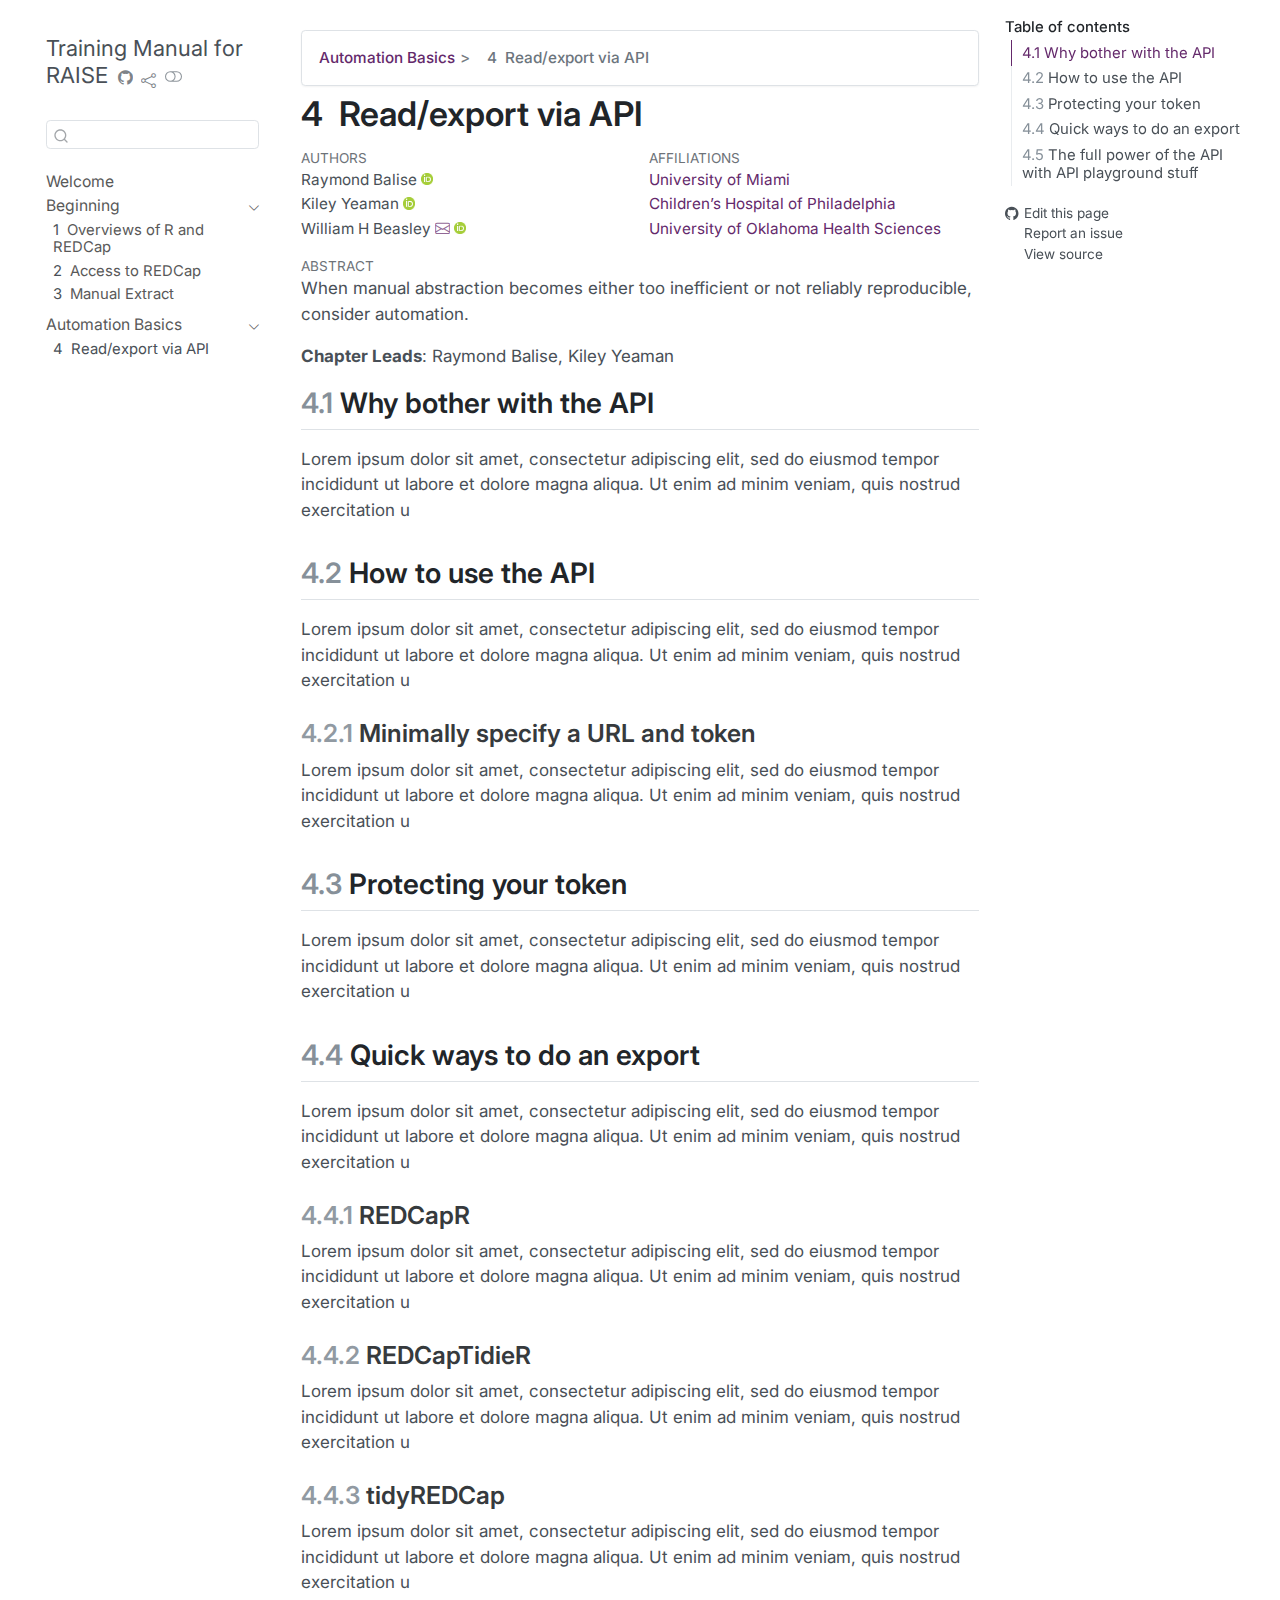
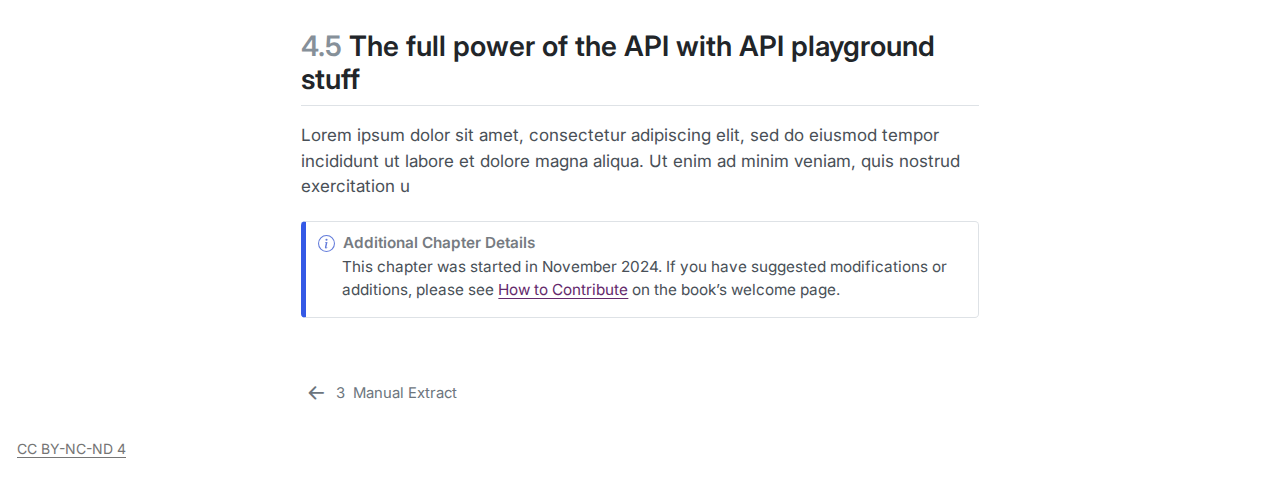
==== commit e558df2c: "Built site for gh-pages" ====
--- a/basic/read.html
+++ b/basic/read.html
@@ -329,7 +329,7 @@
           </p>
       </div>
     <div class="quarto-title-meta-contents">
-    <p class="author">Kiley Yeaman </p>
+    <p class="author">Kiley Yeaman <a href="https://orcid.org/0000-0003-4342-2062" class="quarto-title-author-orcid"> <img src="[data-uri]"></a></p>
   </div>
   <div class="quarto-title-meta-contents">
         <p class="affiliation">
